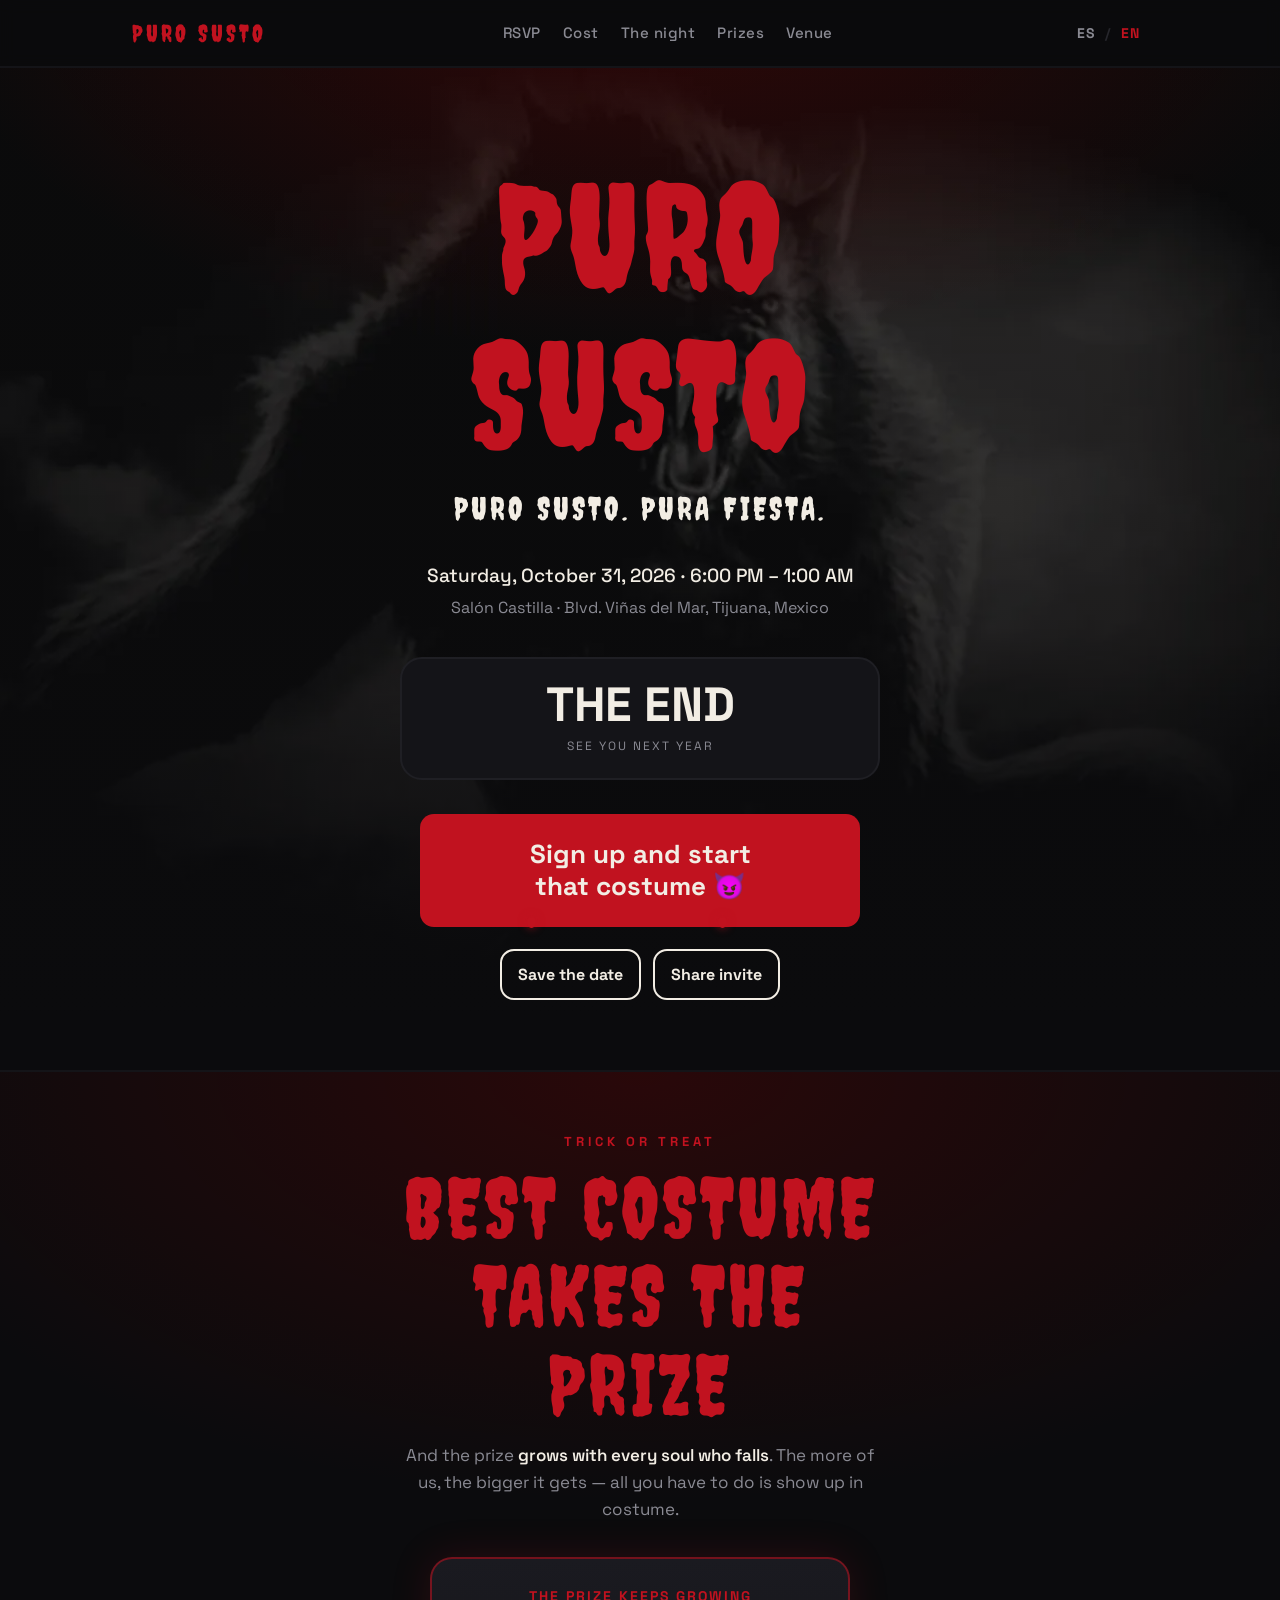
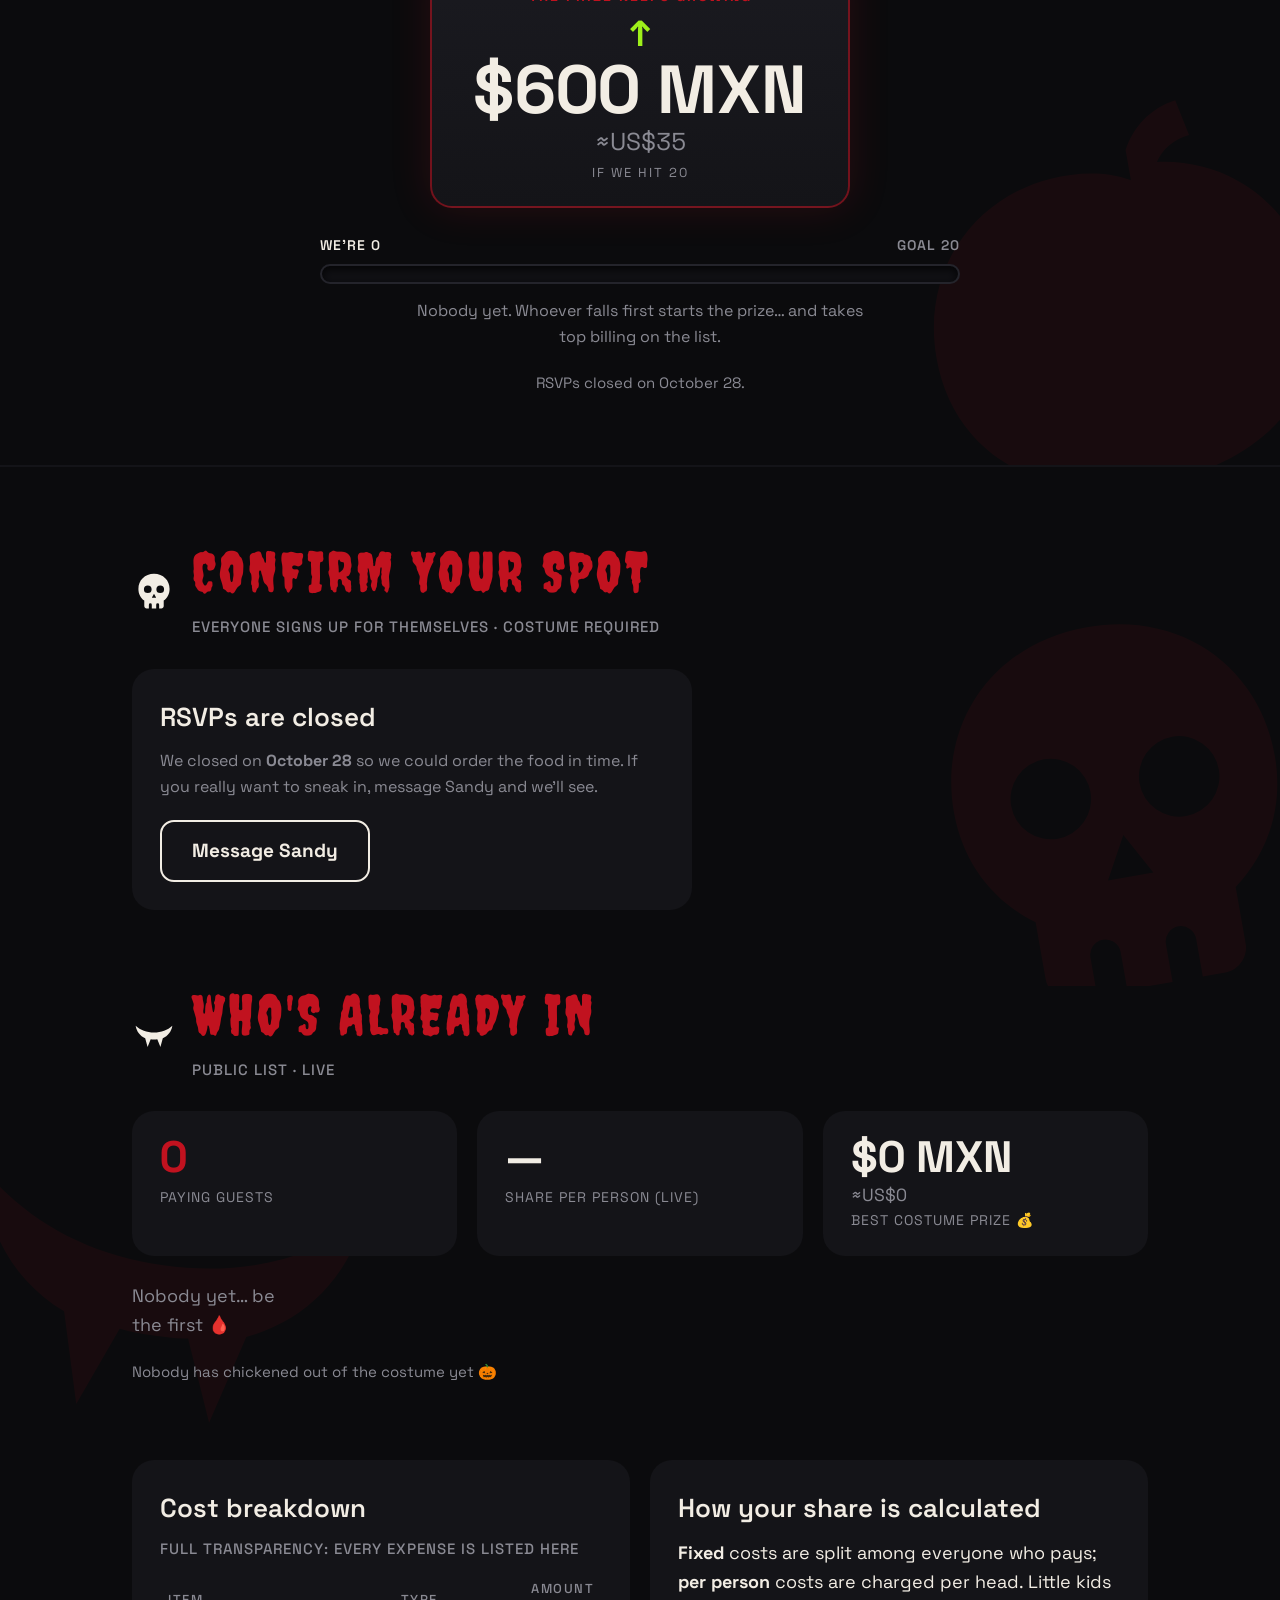
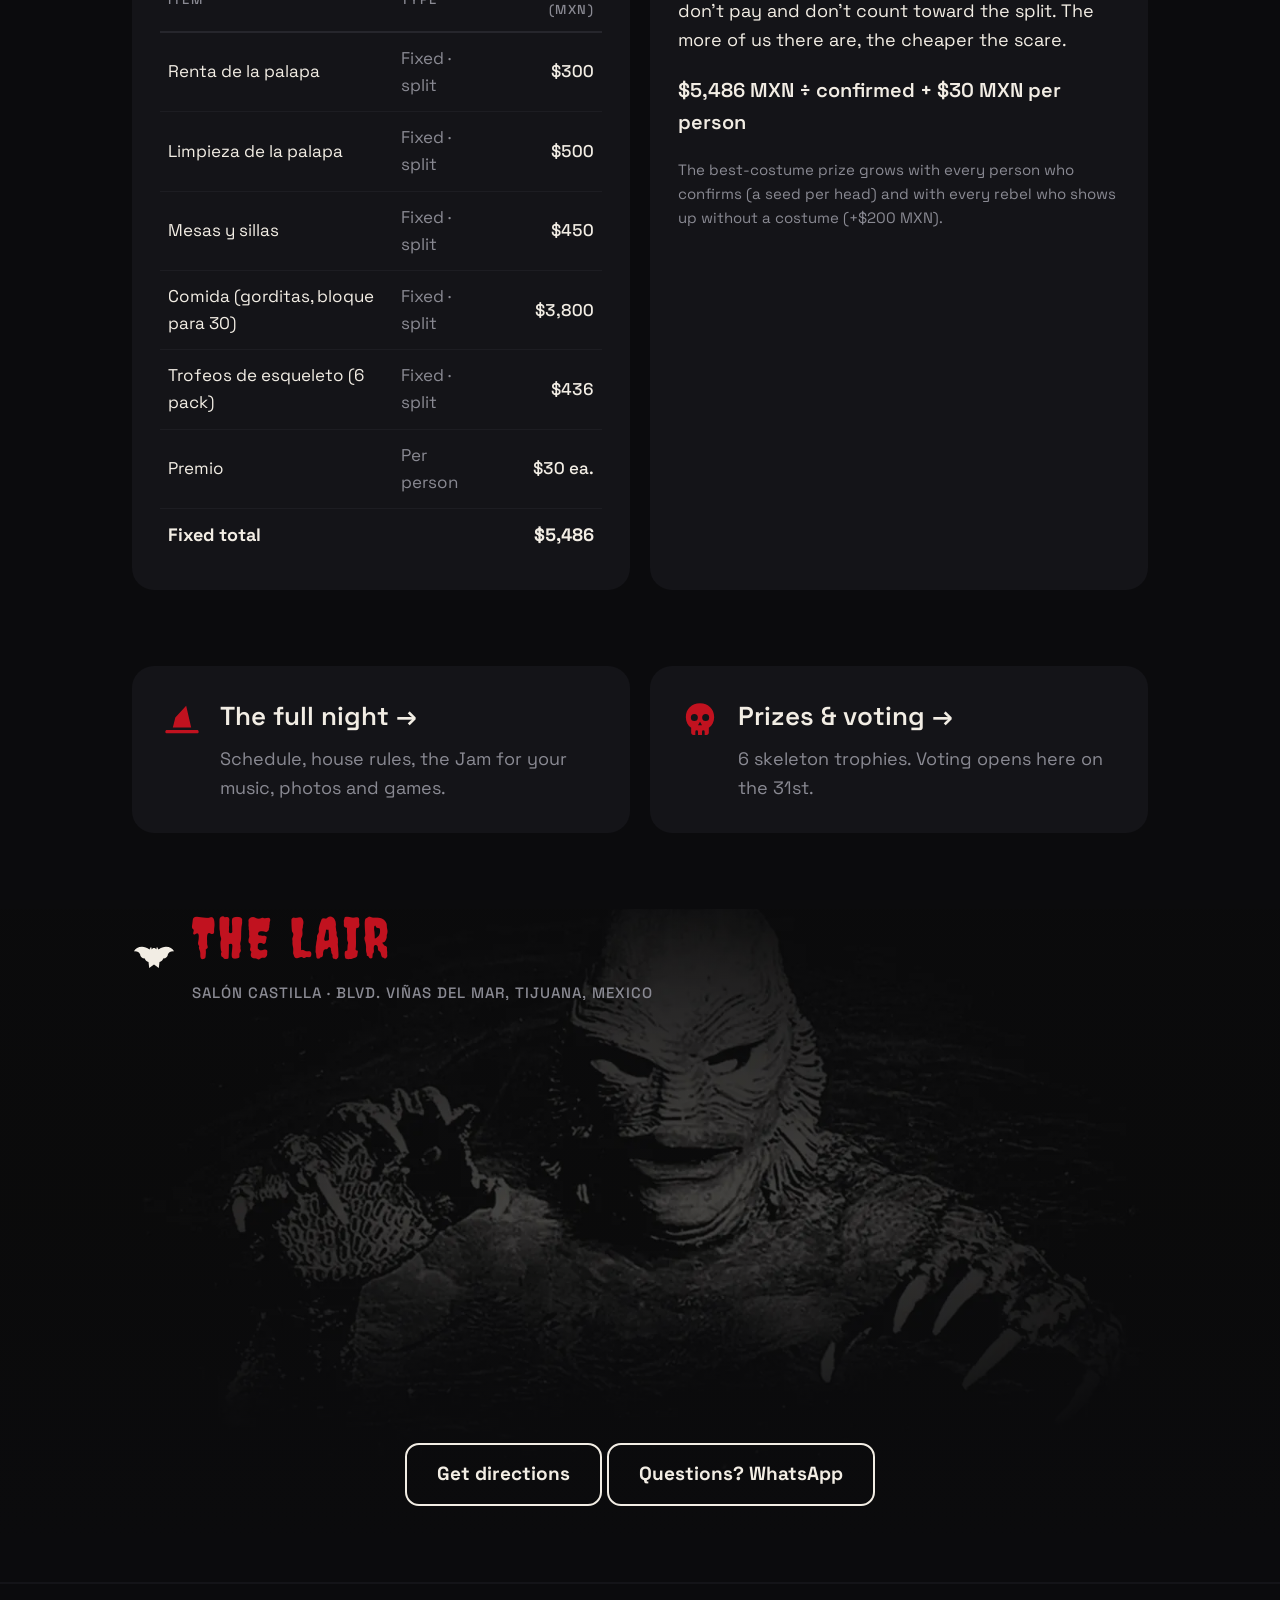
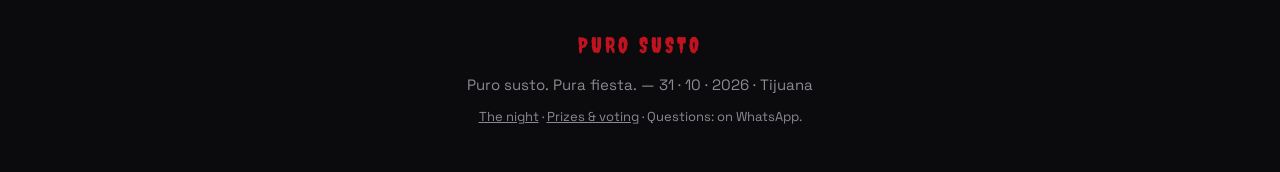
==== index.html @ 06a8ac58 "Tarjeta de WhatsApp con el encuadre nuevo y botones de servicio en ingles" ====
<!DOCTYPE html>
<html lang="es">
<head>
  <meta charset="UTF-8">
  <meta name="viewport" content="width=device-width, initial-scale=1.0">
  <title>PURO SUSTO — Halloween 2026 · 31 de octubre · Tijuana</title>
  <meta name="description" content="Puro susto. Pura fiesta. Sábado 31 de octubre 2026, 6 PM, Salón Castilla, Tijuana. El mejor disfraz se lleva el premio.">

  <!-- Open Graph: el og-image ES la invitación oficial -->
  <meta property="og:type" content="website">
  <meta property="og:title" content="PURO SUSTO — Halloween 2026">
  <meta property="og:description" content="Sábado 31 de octubre · 6 PM · Salón Castilla, Tijuana. El mejor disfraz se lleva el premio. Regístrate… si te atreves.">
  <meta property="og:url" content="https://puro-susto.pages.dev/">
  <meta property="og:image" content="https://puro-susto.pages.dev/og-image.png">
  <meta property="og:image:width" content="1200">
  <meta property="og:image:height" content="630">
  <meta property="og:locale" content="es_MX">
  <meta name="twitter:card" content="summary_large_image">
  <meta name="twitter:title" content="PURO SUSTO — Halloween 2026">
  <meta name="twitter:description" content="31 de octubre · Salón Castilla, Tijuana. El mejor disfraz se lleva el premio. Regístrate… si te atreves.">
  <meta name="twitter:image" content="https://puro-susto.pages.dev/og-image.png">

  <link rel="icon" type="image/svg+xml" href="favicon.svg">
  <link rel="preconnect" href="https://fonts.googleapis.com">
  <link rel="preconnect" href="https://fonts.gstatic.com" crossorigin>
  <link href="https://fonts.googleapis.com/css2?family=Creepster&family=Space+Grotesk:wght@300..700&display=swap" rel="stylesheet">
  <link rel="stylesheet" href="styles.css?v=12">
</head>
<body>

<!-- ==================== ICONOS (monstruos del brand) ==================== -->
<svg width="0" height="0" style="position:absolute" aria-hidden="true">
  <defs>
    <!-- Calavera -->
    <symbol id="i-calavera" viewBox="0 0 24 24">
      <path d="M12 2C7 2 3.5 5.6 3.5 10.3c0 2.8 1.3 5 3.2 6.4v3c0 .7.6 1.3 1.3 1.3h1.2v-2a.8.8 0 0 1 1.6 0v2h2.4v-2a.8.8 0 0 1 1.6 0v2H16c.7 0 1.3-.6 1.3-1.3v-3c1.9-1.4 3.2-3.6 3.2-6.4C20.5 5.6 17 2 12 2zM8.6 12.6a2.1 2.1 0 1 1 0-4.2 2.1 2.1 0 0 1 0 4.2zm6.8 0a2.1 2.1 0 1 1 0-4.2 2.1 2.1 0 0 1 0 4.2zM12 13l1.2 2.2h-2.4L12 13z"/>
    </symbol>
    <!-- Fantasma -->
    <symbol id="i-fantasma" viewBox="0 0 24 24">
      <path d="M12 2C7.6 2 4.5 5.4 4.5 9.8V21c0 .8.9 1.2 1.5.7l1.6-1.4 1.7 1.5c.4.3.9.3 1.3 0L12 20.4l1.4 1.4c.4.3.9.3 1.3 0l1.7-1.5 1.6 1.4c.6.5 1.5.1 1.5-.7V9.8C19.5 5.4 16.4 2 12 2zM9.3 10.6a1.4 1.4 0 1 1 0-2.8 1.4 1.4 0 0 1 0 2.8zm5.4 0a1.4 1.4 0 1 1 0-2.8 1.4 1.4 0 0 1 0 2.8zM12 15.2c-.9 0-1.6-.9-1.6-1.9h3.2c0 1-.7 1.9-1.6 1.9z"/>
    </symbol>
    <!-- Murciélago -->
    <symbol id="i-murcielago" viewBox="0 0 24 24">
      <path d="M12 6.5c.5 0 1 .3 1.2.8l.4-1.5.9 1.6c3.2-2.6 7.3-1.5 8.5 1-1.7-.2-2.9.4-3.4 1.6-.1 1.4-1.1 2.3-2.6 2.3-.2 1-1 1.7-2 1.9l-.4 3.3-2.6-2-2.6 2-.4-3.3c-1-.2-1.8-.9-2-1.9-1.5 0-2.5-.9-2.6-2.3C3.9 8.8 2.7 8.2 1 8.4c1.2-2.5 5.3-3.6 8.5-1l.9-1.6.4 1.5c.2-.5.7-.8 1.2-.8z"/>
    </symbol>
    <!-- Calabaza -->
    <symbol id="i-calabaza" viewBox="0 0 24 24">
      <path d="M13.6 4.6c.6-1.1 1.6-1.9 3-2.1l.4 1.9c-.9.1-1.5.5-1.9 1.1 3.9.5 6.9 3.7 6.9 8.1 0 4.8-3.6 8.4-10 8.4S2 18.4 2 13.6C2 9 5.3 5.7 9.5 5.4c1.4-.1 2.9.1 4.1.8V4.6h0zM7.6 12.9l3-1.6-1.2 2.7-1.8-1.1zm8.8 0-1.8 1.1-1.2-2.7 3 1.6zm-8.2 4.2c2.5 1.4 5.1 1.4 7.6 0l-1.1 2.1h-1.5l-.7-1-.7 1h-1.5l-.7-1-.7 1-.7-2.1z"/>
    </symbol>
    <!-- Vampiro (colmillos) -->
    <symbol id="i-vampiro" viewBox="0 0 24 24">
      <path d="M2 7c2.6 2.4 6 3.7 10 3.7S19.4 9.4 22 7c-.5 3.2-2.4 5.6-5.2 6.8l-1.3 4.7-1.7-4.2c-.6.1-1.2.1-1.8.1s-1.2 0-1.8-.1l-1.7 4.2-1.3-4.7C4.4 12.6 2.5 10.2 2 7z"/>
    </symbol>
    <!-- Bruja (sombrero) -->
    <symbol id="i-bruja" viewBox="0 0 24 24">
      <path d="M14.5 3.5 8 10.5l-1.5 6h11L14.5 3.5zM3 18h18c.6 0 1 .4 1 1s-.4 1-1 1H3c-.6 0-1-.4-1-1s.4-1 1-1z"/>
    </symbol>
    <!-- Frankenstein -->
    <symbol id="i-franky" viewBox="0 0 24 24">
      <path fill-rule="evenodd" d="M5 3h14v4h2v2.4h-2v6.1A4.5 4.5 0 0 1 14.5 20h-5A4.5 4.5 0 0 1 5 15.5V9.4H3V7h2V3zm2.2 2v2h1.9V5H7.2zm3.9 0v2h1.8V5h-1.8zm3.7 0v2h1.9V5h-1.9zM8.3 13a1.7 1.7 0 1 0 0-3.4 1.7 1.7 0 0 0 0 3.4zm7.4 0a1.7 1.7 0 1 0 0-3.4 1.7 1.7 0 0 0 0 3.4zM9 15.4h6V17H9v-1.6z"/>
    </symbol>
    <!-- Casa embrujada -->
    <symbol id="i-casa" viewBox="0 0 24 24">
      <path fill-rule="evenodd" d="M2 21v-7.5h2.5V9.8L8 6.5l3.5 3.3v1.7h1V5.8L16 3l3.5 2.8v7.7H22V21H2zm8.3 0h3.4v-3.2a1.7 1.7 0 0 0-3.4 0V21zM7 13.8a1.2 1.2 0 1 0 0-2.4 1.2 1.2 0 0 0 0 2.4zm9.5-4a1.2 1.2 0 1 0 0-2.4 1.2 1.2 0 0 0 0 2.4z"/>
    </symbol>
    <!-- Candado (votación dormida) -->
    <symbol id="i-candado" viewBox="0 0 24 24">
      <path d="M12 2a5 5 0 0 0-5 5v3H6c-1.1 0-2 .9-2 2v8c0 1.1.9 2 2 2h12c1.1 0 2-.9 2-2v-8c0-1.1-.9-2-2-2h-1V7a5 5 0 0 0-5-5zm-3 5a3 3 0 0 1 6 0v3H9V7zm3 7a1.8 1.8 0 0 1 1 3.3V19a1 1 0 0 1-2 0v-1.7a1.8 1.8 0 0 1 1-3.3z"/>
    </symbol>
  </defs>
</svg>

<header class="nav">
  <div class="nav-inner">
    <a class="nav-logo" href="#top">Puro Susto</a>
    <nav class="links">
      <a href="#asistencia" data-i18n="nav.confirmar">Confirmar</a>
      <a href="#cuota" data-i18n="nav.cuota">Cuota</a>
      <a href="la-noche.html" data-i18n="nav.noche">La noche</a>
      <a href="premios.html" data-i18n="nav.premios">Premios</a>
      <a href="#lugar" data-i18n="nav.lugar">Lugar</a>
    </nav>
  </div>
</header>

<!-- ==================== HERO ==================== -->
<main id="top">
<section class="hero">
  <h1>Puro<br>Susto</h1>
  <div class="tagline">Puro susto. Pura fiesta.</div>
  <div class="meta">
    <span data-i18n="hero.meta">Sábado 31 de octubre 2026 · 6:00 PM – 1:00 AM</span>
    <span class="niebla" data-i18n="hero.lugar">Salón Castilla · Blvd. Viñas del Mar, Tijuana</span>
  </div>

  <div class="countdown" id="countdown" aria-label="Cuenta regresiva">
    <div class="count-cell"><b id="cd-d">—</b><span data-i18n="cd.dias">días</span></div>
    <div class="count-cell"><b id="cd-h">—</b><span data-i18n="cd.horas">horas</span></div>
    <div class="count-cell"><b id="cd-m">—</b><span data-i18n="cd.min">min</span></div>
    <div class="count-cell"><b id="cd-s">—</b><span data-i18n="cd.seg">seg</span></div>
  </div>

  <!-- El botón principal es lo primero que ve quien entra: tiene que pesar
       mucho más que los otros dos. Antes los tres eran del mismo tamaño y el
       ojo no sabía cuál era EL botón. Ahora manda uno y los otros dos bajan
       a una segunda fila, chiquitos. -->
  <div class="cta-row">
    <a class="btn btn-rojo btn-gigante" href="#asistencia" data-i18n="hero.cta">Regístrate y prepara tu disfraz 😈</a>
    <div class="cta-secundarias">
      <a class="btn btn-fantasma btn-chico" href="#" id="btn-calendario" data-i18n="hero.agendar">Agendar</a>
      <a class="btn btn-fantasma btn-chico" href="#" id="btn-compartir" data-i18n="hero.compartir">Pasar la invitación</a>
    </div>
  </div>
</section>

<!-- ==================== EL GANCHO ====================
     Va pegado al hero, antes que cualquier otra cosa: es el primer bloque
     que ve quien entra.

     La primera versión vendía el ahorro ("entre más seamos, menos pagas").
     Estaba mal calibrada: a este grupo no le duele la cuota, y hablarles de
     dinero hacía sonar la fiesta a vaquita. Lo que sí mueve es la gloria —
     ganar el concurso — y un premio que se acumula con cada quien que cae.
     La cuota sigue a la vista, pero en chico: la gente tiene derecho a saber
     a qué le dice que sí, solo que ya no es el argumento. -->
<section id="gancho" class="gancho">
  <svg class="monster-bg" viewBox="0 0 24 24" aria-hidden="true"><use href="#i-calabaza"/></svg>
  <div class="wrap">
    <span class="gancho-kicker" data-i18n="gancho.kicker">Truco o trato</span>
    <h2 class="gancho-titulo" data-i18n="gancho.titulo">El mejor disfraz se lleva el premio</h2>
    <p class="gancho-sub" data-i18n-html="gancho.sub"></p>

    <div class="gancho-premio">
      <span class="gancho-premio-label" data-i18n="gancho.premioLabel">El premio se acumula</span>
      <span class="gancho-flecha" aria-hidden="true">↑</span>
      <b class="gancho-monto" id="gancho-premio">—</b>
      <span class="gancho-premio-pie" id="gancho-premio-pie"></span>
    </div>

    <div class="gancho-barra-bloque">
      <div class="gancho-barra-etiquetas">
        <span id="gancho-somos">—</span>
        <span class="niebla" id="gancho-meta">—</span>
      </div>
      <!-- La barra es sangre llenándose: gotea en la punta que avanza -->
      <div class="gancho-barra" role="progressbar" aria-valuemin="0" aria-valuemax="100" aria-valuenow="0" id="gancho-barra">
        <div class="gancho-barra-relleno sin-sangre" id="gancho-barra-relleno"></div>
      </div>
      <p class="gancho-proyeccion" id="gancho-proyeccion"></p>
    </div>

    <div class="gancho-cierre" id="gancho-cierre"></div>

    <a class="btn btn-rojo btn-gigante" href="#asistencia" id="gancho-cta" data-i18n="gancho.cta">Regístrate y prepara tu disfraz 😈</a>
  </div>
</section>

<!-- ==================== RSVP ==================== -->
<section id="asistencia">
  <svg class="monster-bg" viewBox="0 0 24 24" aria-hidden="true"><use href="#i-calavera"/></svg>
  <div class="wrap">
    <div class="section-head">
      <svg><use href="#i-calavera"/></svg>
      <div>
        <h2 data-i18n="rsvp.titulo">Confirma tu asistencia</h2>
        <span class="caption" data-i18n="rsvp.caption">Disfraz obligatorio · acompañantes pagan cuota completa · el pago se coordina por WhatsApp</span>
      </div>
    </div>

    <div class="card" style="max-width: 560px;">
      <!-- Una fila = una persona que paga. Se quitó el selector de
           acompañantes: de ahí nacían los duplicados (alguien se registraba
           y además lo registraba otro como acompañante). -->
      <p class="aviso-solo-tu" data-i18n-html="rsvp.soloTu"></p>

      <form id="form-rsvp">
        <label for="f-nombre" data-i18n="rsvp.nombre">Tu nombre completo</label>
        <input type="text" id="f-nombre" data-i18n-ph="rsvp.nombre.ph" placeholder="Tu nombre, si te atreves…" required maxlength="60" autocomplete="name">
        <!-- app.js avisa aquí si ese nombre ya está en la lista en vivo -->
        <p class="aviso-dup hidden" id="aviso-dup" role="status"></p>

        <label for="f-whats" data-i18n="rsvp.whats">Tu WhatsApp (no se publica)</label>
        <input type="tel" id="f-whats" data-i18n-ph="rsvp.whats.ph" placeholder="664 123 4567" required maxlength="20" autocomplete="tel">

        <label for="f-disfraz" data-i18n="rsvp.disfraz">¿Vas disfrazado/a?</label>
        <select id="f-disfraz">
          <option value="0" selected data-i18n="rsvp.disfraz.si">Sí, obvio 🎃</option>
          <option value="1" data-i18n="rsvp.disfraz.no">No — le meto $200 MXN al premio 😈</option>
        </select>

        <!-- Los peques van escondidos a propósito: el camino fácil es
             registrarse solo. Quien de verdad trae niños da un clic extra. -->
        <button type="button" class="link-peques" id="btn-peques" data-i18n="rsvp.peques.abrir">+ Traigo peques que no pagan</button>

        <div id="peques-box" class="hidden peques-box">
          <p class="niebla" style="font-size:14px;" data-i18n-html="rsvp.peques.nota"></p>
          <label for="f-peques" data-i18n="rsvp.peques.cuantos">¿Cuántos peques traes?</label>
          <select id="f-peques">
            <option value="0" selected>0</option>
            <option value="1">1 peque</option>
            <option value="2">2 peques</option>
            <option value="3">3 peques</option>
            <option value="4">4 peques</option>
          </select>
          <!-- app.js genera un campo por peque según el número elegido -->
          <div id="peques-nombres-box"></div>
        </div>

        <p class="niebla" style="font-size:14px; margin-top:14px;" data-i18n-html="rsvp.bebidas"></p>

        <div class="mt-2">
          <button type="submit" class="btn btn-rojo" id="btn-rsvp" data-i18n="rsvp.boton">¡Voy!</button>
        </div>
        <div class="form-msg" id="rsvp-msg" role="status"></div>
      </form>

      <!-- Se muestra en lugar del formulario a partir del 29 de octubre -->
      <div class="hidden" id="rsvp-cerrado">
        <h3 data-i18n="rsvp.cerradoTitulo">El registro cerró</h3>
        <p class="niebla mt-1" style="font-size:16px;" data-i18n-html="rsvp.cerradoCuerpo"></p>
        <a class="btn btn-fantasma mt-2" id="btn-tarde" href="#" target="_blank" rel="noopener" data-i18n="rsvp.cerradoBoton">Escribirle a Sandy</a>
      </div>
    </div>
  </div>
</section>

<!-- Modal de confirmación: app.js lo llena y lo abre al confirmar -->
<div class="modal-fondo hidden" id="modal-rsvp" role="dialog" aria-modal="true" aria-labelledby="modal-titulo">
  <div class="modal-panel">
    <button type="button" class="modal-cerrar" id="modal-cerrar" data-i18n-title="modal.cerrar" aria-label="Cerrar">&times;</button>
    <h2 id="modal-titulo"></h2>
    <div id="modal-cuerpo"></div>
  </div>
</div>

<!-- ==================== CONFIRMADOS + CUOTA ==================== -->
<section id="confirmados" style="padding-top: 0;">
  <svg class="monster-bg left" viewBox="0 0 24 24" aria-hidden="true"><use href="#i-vampiro"/></svg>
  <div class="wrap">
    <div class="section-head">
      <svg><use href="#i-vampiro"/></svg>
      <div>
        <h2 data-i18n="conf.titulo">Los que ya cayeron</h2>
        <span class="caption" id="ultima-actualizacion" data-i18n="conf.caption">Lista pública · en vivo</span>
      </div>
    </div>

    <div class="stats-row">
      <div class="stat stat-rojo"><b id="stat-personas">—</b><span data-i18n="conf.personas">personas que pagan</span></div>
      <div class="stat"><b id="stat-cuota">—</b><span data-i18n="conf.cuota">cuota por persona (en vivo)</span></div>
      <div class="stat"><b id="stat-bote">—</b><span data-i18n="conf.bote">premio al mejor disfraz 💰</span></div>
    </div>

    <!-- Lápidas: una por persona. app.js las arma y les asigna monstruo. -->
    <div class="lista-confirmados" id="lista-confirmados">
      <span class="niebla" data-i18n="conf.cargando">Cargando la lista…</span>
    </div>

    <p class="lista-pie niebla" id="lista-pie"></p>
  </div>
</section>

<section id="cuota" style="padding-top: 0;">
  <div class="wrap">
    <div class="grid-2">
      <div class="card">
        <h3 data-i18n="gastos.titulo">Desglose de gastos</h3>
        <p class="caption" data-i18n="gastos.caption">Transparencia total: todo gasto aparece aquí</p>
        <table class="gastos">
          <thead><tr><th data-i18n="gastos.concepto">Concepto</th><th data-i18n="gastos.tipo">Tipo</th><th style="text-align:right" data-i18n="gastos.monto">Monto</th></tr></thead>
          <tbody id="tabla-gastos">
            <tr><td class="niebla" colspan="3" data-i18n="gastos.cargando">Cargando gastos…</td></tr>
          </tbody>
        </table>
      </div>
      <div class="card">
        <h3 data-i18n="cuota.titulo">¿Cómo se calcula tu cuota?</h3>
        <p class="mt-1" data-i18n-html="cuota.explica"></p>
        <p class="mt-2" id="cuota-formula" style="font-size: 20px; font-weight: 600;"></p>
        <p class="mt-2 niebla" style="font-size: 15px;" data-i18n-html="cuota.nota"></p>
      </div>
    </div>
  </div>
</section>

<!-- ==================== EXPLORA ==================== -->
<section id="explora" style="padding-top: 0;">
  <div class="wrap">
    <div class="grid-2">
      <a class="card card-link" href="la-noche.html">
        <svg><use href="#i-bruja"/></svg>
        <div><h3 data-i18n="explora.noche">La noche completa →</h3><p class="niebla" data-i18n="explora.nocheDesc"></p></div>
      </a>
      <a class="card card-link" href="premios.html">
        <svg><use href="#i-calavera"/></svg>
        <div><h3 data-i18n="explora.premios">Premios y votación →</h3><p class="niebla" data-i18n="explora.premiosDesc"></p></div>
      </a>
    </div>
  </div>
</section>

<!-- ==================== LUGAR ==================== -->
<section id="lugar" style="padding-top: 0;">
  <div class="wrap">
    <div class="section-head">
      <svg><use href="#i-murcielago"/></svg>
      <div>
        <h2 data-i18n="lugar.titulo">La guarida</h2>
        <span class="caption" data-i18n="lugar.caption">Salón Castilla · Blvd. Viñas del Mar, Tijuana</span>
      </div>
    </div>
    <iframe class="mapa-frame" id="mapa"
      src="https://www.google.com/maps?q=Sal%C3%B3n%20Castilla%2C%20Blvd.%20Vi%C3%B1as%20del%20Mar%2C%20Tijuana&output=embed"
      loading="lazy" referrerpolicy="no-referrer-when-downgrade"
      title="Mapa al Salón Castilla"></iframe>
    <div class="mt-2 center">
      <a class="btn btn-fantasma" href="https://www.google.com/maps/search/?api=1&query=Sal%C3%B3n+Castilla%2C+Blvd.+Vi%C3%B1as+del+Mar%2C+Tijuana" target="_blank" rel="noopener" data-i18n="lugar.comoLlegar">Cómo llegar</a>
      <a class="btn btn-fantasma" id="btn-dudas" href="#" target="_blank" rel="noopener" data-i18n="lugar.dudas">¿Dudas? WhatsApp</a>
    </div>
  </div>
</section>
</main>

<footer>
  <div class="logo-line">Puro Susto</div>
  <p>Puro susto. Pura fiesta. — 31 · 10 · 2026 · Tijuana</p>
  <p style="font-size: 13px;" data-i18n-html="pie.links"></p>
</footer>

<script src="i18n.js?v=5"></script>
<script src="app.js?v=15"></script>
</body>
</html>
---- styles.css ----
/* ============================================================
   PURO SUSTO — Halloween 2026
   Design system según Brand Guidelines v1.0
   ============================================================ */

:root {
  /* Paleta principal */
  --negro-abismo: #0B0B0D;
  --carbon: #141418;
  --rojo-sangre: #C1121F;
  --sangre-seca: #780000;
  --hueso: #F2EDE4;
  --niebla: #8A8A93;
  --verde-toxico: #9EF01A;

  /* Tipografía */
  --font-display: 'Creepster', cursive;
  --font-ui: 'Space Grotesk', sans-serif;

  /* Radios (brand: 14px botones · 18–28px tarjetas · 999px chips) */
  --r-btn: 14px;
  --r-card: 22px;
  --r-chip: 999px;
}

* { margin: 0; padding: 0; box-sizing: border-box; }

html { scroll-behavior: smooth; }

/* El header es sticky: sin esto, al saltar a una sección por ancla el
   título queda tapado por la barra. */
section[id], main[id] { scroll-margin-top: 76px; }

body {
  background: var(--negro-abismo);
  color: var(--hueso);
  font-family: var(--font-ui);
  font-size: 18px;
  line-height: 1.6;
  -webkit-font-smoothing: antialiased;
}

/* ---------- Tipografía ---------- */
h1, h2 {
  font-family: var(--font-display);
  font-weight: 400;
  text-transform: uppercase;
  letter-spacing: 3px;
  line-height: 1.05;
}

h1 { font-size: clamp(64px, 14vw, 150px); color: var(--rojo-sangre); }

h2 {
  font-size: clamp(34px, 6vw, 56px);
  color: var(--rojo-sangre);
  margin-bottom: 10px;
}

h3 {
  font-family: var(--font-ui);
  font-weight: 600;
  font-size: 26px;
  color: var(--hueso);
  margin-bottom: 8px;
}

p { color: var(--hueso); }

.caption {
  font-weight: 500;
  font-size: 15px;
  letter-spacing: 1px;
  text-transform: uppercase;
  color: var(--niebla);
}

.niebla { color: var(--niebla); }

a { color: var(--hueso); }

/* ---------- Layout ---------- */
.wrap { max-width: 1060px; margin: 0 auto; padding: 0 22px; }

section { padding: 76px 0; position: relative; overflow: hidden; }
section > .wrap { position: relative; z-index: 1; }

/* Monstruos de fondo — decoración, nunca estorban (brand 5.1) */
.monster-bg {
  position: absolute; z-index: 0; pointer-events: none;
  width: clamp(280px, 38vw, 460px); height: auto;
  fill: var(--rojo-sangre); opacity: 0.07;
  bottom: -60px; right: -70px;
  transform: rotate(-10deg);
}
.monster-bg.left {
  right: auto; left: -70px;
  transform: rotate(8deg) scaleX(-1);
}

/* Mini-hero de páginas secundarias */
.hero-mini {
  text-align: center;
  padding: 100px 22px 30px;
  background: radial-gradient(ellipse 80% 70% at 50% -20%, rgba(120, 0, 0, 0.3), transparent 70%), var(--negro-abismo);
}
.hero-mini .caption { display: block; margin-top: 8px; }

/* Tarjetas-link a otras páginas */
a.card-link {
  display: flex; gap: 18px; align-items: flex-start;
  text-decoration: none;
  border: 2px solid transparent;
  transition: border-color 0.15s ease;
}
a.card-link:hover { border-color: var(--rojo-sangre); }
a.card-link svg { width: 40px; height: 40px; fill: var(--rojo-sangre); flex: 0 0 auto; margin-top: 4px; }
a.card-link p { margin-top: 4px; }

footer a { color: var(--niebla); }

.section-head { display: flex; align-items: center; gap: 16px; margin-bottom: 28px; }
.section-head svg { width: 44px; height: 44px; flex: 0 0 auto; fill: var(--hueso); }
.section-head .kicker { display: block; }

/* ---------- Header ---------- */
header.nav {
  position: sticky; top: 0; z-index: 50;
  background: rgba(11, 11, 13, 0.92);
  backdrop-filter: blur(8px);
  border-bottom: 2px solid var(--carbon);
}
.nav-inner {
  display: flex; align-items: center; justify-content: space-between;
  padding: 14px 22px; max-width: 1060px; margin: 0 auto;
}
.nav-logo {
  font-family: var(--font-display);
  font-size: 24px; letter-spacing: 3px;
  color: var(--rojo-sangre); text-decoration: none; text-transform: uppercase;
}
nav.links { display: flex; gap: 22px; flex-wrap: wrap; }
nav.links a {
  color: var(--niebla); text-decoration: none;
  font-size: 15px; font-weight: 500; letter-spacing: 0.5px;
}
nav.links a:hover { color: var(--hueso); }
@media (max-width: 720px) { nav.links { display: none; } }

/* ---------- Hero ---------- */
.hero {
  min-height: 92vh;
  display: flex; flex-direction: column; justify-content: center; align-items: center;
  text-align: center; padding: 90px 22px 70px;
  position: relative; overflow: hidden;
  background:
    radial-gradient(ellipse 80% 55% at 50% -10%, rgba(120, 0, 0, 0.35), transparent 70%),
    linear-gradient(rgba(11, 11, 13, 0.30), rgba(11, 11, 13, 0.55) 55%, var(--negro-abismo) 96%),
    var(--negro-abismo) url('images/fondo-lobo.webp') center 30% / cover no-repeat;
}

/* Escenografía B/N: fotos fundidas a negro, el contenido siempre encima */
#votacion {
  background:
    linear-gradient(rgba(11, 11, 13, 0.55), rgba(11, 11, 13, 0.35) 45%, var(--negro-abismo) 94%),
    var(--negro-abismo) url('images/fondo-payaso.webp') center 20% / cover no-repeat;
}
#lugar {
  background:
    linear-gradient(rgba(11, 11, 13, 0.55), rgba(11, 11, 13, 0.30) 45%, var(--negro-abismo) 94%),
    var(--negro-abismo) url('images/fondo-laguna.webp') center 35% / cover no-repeat;
}
.hero h1 { display: block; }
.hero .tagline {
  font-family: var(--font-display);
  font-size: clamp(20px, 3.4vw, 32px);
  letter-spacing: 3px; color: var(--hueso);
  margin-top: 10px; text-transform: uppercase;
}
.hero .meta {
  margin-top: 26px; font-size: 19px; color: var(--hueso); font-weight: 500;
}
.hero .meta .niebla { display: block; font-size: 16px; margin-top: 4px; font-weight: 400; }

/* Countdown — barra única de 4 segmentos, nunca se rompe de fila */
.countdown {
  display: grid;
  grid-template-columns: repeat(4, 1fr);
  width: min(480px, calc(100% - 8px));
  margin-top: 36px;
  background: var(--carbon);
  border: 2px solid #1f1f24;
  border-radius: var(--r-card);
  overflow: hidden;
}
.count-cell { padding: 20px 6px 16px; }
.count-cell + .count-cell { border-left: 2px solid #1f1f24; }
.count-cell b {
  display: block;
  font-size: clamp(32px, 9vw, 48px);
  font-weight: 700; line-height: 1;
  color: var(--hueso); font-variant-numeric: tabular-nums;
}
.count-cell span {
  display: block; margin-top: 8px; font-size: 12px; letter-spacing: 2px;
  text-transform: uppercase; color: var(--niebla);
}

/* Jerarquía del hero: UN botón manda y los otros dos son de servicio.
   Antes los tres pesaban igual y el ojo no sabía cuál era EL botón. */
.hero .cta-row {
  margin-top: 34px;
  display: flex; flex-direction: column; align-items: center; gap: 22px;
  width: 100%;
}
.hero .cta-row .btn-gigante { margin-top: 0; width: 100%; max-width: 440px; }
.cta-secundarias { display: flex; gap: 12px; flex-wrap: wrap; justify-content: center; }

/* En celular el hero ocupaba casi toda la pantalla y "El trato" quedaba
   entero abajo del doblez: la gente entraba, veía la portada y se salía.
   Bajándolo un poco, el kicker rojo asoma y pide scroll. */
/* En celular el hero se comía la pantalla y el botón principal caía justo
   en el filo del doblez (medido: bajaba hasta 699px con ~660 visibles en un
   iPhone). Todo lo de arriba se aprieta para subirlo. */
@media (max-width: 720px) {
  .hero { min-height: 74vh; padding: 64px 22px 40px; }
  .hero h1 { font-size: clamp(54px, 13vw, 96px); }
  .hero .meta { margin-top: 18px; font-size: 17px; }
  .hero .meta .niebla { font-size: 15px; }
  .countdown { margin-top: 22px; }
  .count-cell { padding: 13px 4px 11px; }
  .count-cell b { font-size: clamp(26px, 7.5vw, 40px); }
  .count-cell span { margin-top: 5px; font-size: 11px; letter-spacing: 1.5px; }
  .hero .cta-row { margin-top: 24px; gap: 20px; }
}

/* ---------- EL GANCHO ----------
   El problema real era que la gente entraba y no se inmutaba. Este bloque
   va pegado al hero y dice lo único que de verdad mueve a este grupo:
   el mejor disfraz se lleva el premio, y el premio se acumula con cada
   quien que cae. La cuota vive abajo, en chico. */
.gancho {
  padding: 60px 0 70px;
  text-align: center;
  background:
    radial-gradient(ellipse 90% 60% at 50% 0%, rgba(120, 0, 0, 0.28), transparent 72%),
    var(--negro-abismo);
  border-top: 2px solid var(--carbon);
  border-bottom: 2px solid var(--carbon);
}
.gancho-kicker {
  display: block;
  font-size: 13px; font-weight: 700; letter-spacing: 4px;
  text-transform: uppercase; color: var(--rojo-sangre);
  margin-bottom: 10px;
}
/* Letras gigantes de verdad: hasta 84px en escritorio. */
.gancho-titulo {
  font-size: clamp(40px, 9vw, 84px);
  margin: 0 auto 14px;
  max-width: 14ch;
}
.gancho-sub {
  max-width: 44ch; margin: 0 auto;
  font-size: 17px; color: var(--niebla);
}
.gancho-sub b { color: var(--hueso); font-weight: 600; }

/* UN solo recuadro: el premio. Antes eran dos (cuota y premio) y el dinero
   se comía la mitad del bloque más importante del sitio. */
.gancho-premio {
  max-width: 420px;
  margin: 34px auto 0;
  padding: 26px 20px 22px;
  background: linear-gradient(180deg, #1a1a20, var(--carbon));
  border: 2px solid rgba(193, 18, 31, 0.55);
  border-radius: var(--r-card);
  box-shadow: 0 0 40px rgba(193, 18, 31, 0.16);
}
.gancho-premio-label {
  display: block;
  font-size: 14px; letter-spacing: 2px; text-transform: uppercase;
  font-weight: 700; color: var(--rojo-sangre);
}

/* La flecha late para que el ojo la agarre sin leer nada. */
.gancho-flecha {
  display: block; line-height: 1;
  font-size: 36px; font-weight: 700; margin: 8px 0 2px;
  color: var(--verde-toxico);
  animation: latir-arriba 1.8s ease-in-out infinite;
}
@keyframes latir-arriba { 0%,100% { transform: translateY(0); opacity: .75; } 50% { transform: translateY(-7px); opacity: 1; } }

.gancho-monto {
  display: block;
  font-size: clamp(42px, 11vw, 68px);
  font-weight: 700; line-height: 1.05;
  color: var(--hueso); font-variant-numeric: tabular-nums;
  overflow-wrap: anywhere;   /* "$1,128 MXN" nunca debe desbordar el recuadro */
}
/* Igual que en los tiles: el ≈US$ va abajo y chico, nunca en línea. */
.gancho-monto small {
  display: block; margin-top: 4px;
  font-size: 0.36em; font-weight: 400; letter-spacing: 0;
  color: var(--niebla);
}
.gancho-premio-pie {
  display: block; margin-top: 8px;
  font-size: 13px; letter-spacing: 2px; text-transform: uppercase;
  color: var(--niebla);
}

.gancho-barra-bloque { max-width: 640px; margin: 26px auto 0; }
.gancho-barra-etiquetas {
  display: flex; justify-content: space-between;
  font-size: 14px; font-weight: 600; letter-spacing: 1px;
  text-transform: uppercase; margin-bottom: 8px;
}
/* La barra es sangre llenándose, no un progreso genérico: degradado de
   rojo vivo arriba a sangre seca abajo, brillo húmedo en el borde superior,
   y una gota que escurre de la punta que avanza. Puro CSS. */
.gancho-barra {
  position: relative;          /* overflow visible: la gota escurre hacia abajo */
  height: 20px;
  background: #101014;
  border: 2px solid #24242b;
  border-radius: var(--r-chip);
  box-shadow: inset 0 3px 8px rgba(0, 0, 0, 0.75);
}
.gancho-barra-relleno {
  position: relative;
  height: 100%; width: 0;
  border-radius: var(--r-chip);
  background: linear-gradient(180deg, #E8202F 0%, var(--rojo-sangre) 42%, var(--sangre-seca) 100%);
  box-shadow:
    inset 0 2px 0 rgba(255, 255, 255, 0.25),
    0 0 14px rgba(193, 18, 31, 0.5);
  transition: width 1s cubic-bezier(0.22, 1, 0.36, 1);
}
/* La gota de la punta */
.gancho-barra-relleno::after {
  content: '';
  position: absolute; right: -4px; top: 55%;
  width: 10px; height: 10px;
  background: var(--rojo-sangre);
  /* Forma de gota: ancha abajo, puntiaguda arriba */
  border-radius: 50% 50% 50% 50% / 65% 65% 35% 35%;
  box-shadow: 0 0 8px rgba(193, 18, 31, 0.7);
  animation: escurrir 3.4s ease-in infinite;
}
/* Con la lista vacía no hay barra: la gota estaría goteando de la nada. */
.gancho-barra-relleno.sin-sangre::after { display: none; }

@keyframes escurrir {
  0%   { transform: translateY(0) scale(0.5);  opacity: 0; }
  20%  { transform: translateY(3px) scale(1);  opacity: 1; }
  75%  { transform: translateY(20px) scale(0.9); opacity: 0.9; }
  100% { transform: translateY(32px) scale(0.4); opacity: 0; }
}

.gancho-proyeccion {
  margin-top: 14px; font-size: 16px; color: var(--niebla);
  max-width: 46ch; margin-left: auto; margin-right: auto;
}
.gancho-proyeccion b { color: var(--hueso); font-weight: 700; }

.gancho-cierre {
  margin: 22px auto 0; max-width: 46ch;
  font-size: 15px; color: var(--niebla);
}
.gancho-cierre b { color: var(--hueso); }
.gancho-cierre.urgente { color: var(--rojo-sangre); font-weight: 600; }
.gancho-cierre.urgente b { color: var(--rojo-sangre); }

@keyframes pulso-cta {
  0%   { box-shadow: 0 0 0 0 rgba(193, 18, 31, 0.55); }
  70%  { box-shadow: 0 0 0 22px rgba(193, 18, 31, 0); }
  100% { box-shadow: 0 0 0 0 rgba(193, 18, 31, 0); }
}
@media (prefers-reduced-motion: reduce) {
  .btn-gigante { animation: none; }
  .gancho-barra-relleno { transition: none; }
  .gancho-barra-relleno::after { animation: none; }
}

/* ---------- Botones ---------- */
.btn {
  display: inline-block;
  font-family: var(--font-ui); font-weight: 700; font-size: 19px;
  border-radius: var(--r-btn);
  padding: 14px 30px;
  cursor: pointer; text-decoration: none; text-align: center;
  border: 2px solid transparent;
  transition: background 0.15s ease, border-color 0.15s ease, color 0.15s ease;
}
.btn-rojo { background: var(--rojo-sangre); color: var(--hueso); }
.btn-rojo:hover, .btn-rojo:active { background: var(--sangre-seca); }
.btn-fantasma {
  background: transparent; color: var(--hueso); border-color: var(--hueso);
}
.btn-fantasma:hover { border-color: var(--rojo-sangre); color: var(--rojo-sangre); }
.btn[disabled] { background: var(--carbon); color: var(--niebla); cursor: not-allowed; }

/* El botón que la gente no veía. Ahora es el objeto más grande de la sección.
   OJO: tiene que ir DESPUÉS de .btn — misma especificidad, gana el último.
   Estuvo arriba y .btn le ganaba el tamaño: el "gigante" salía normalito. */
/* Botones de servicio del hero. Igual que .btn-gigante: va DESPUÉS de .btn
   o .btn le gana el tamaño y el "chico" sale del tamaño normal. */
.btn-chico { font-size: 16px; padding: 11px 16px; }

.btn-gigante {
  margin-top: 26px;
  font-size: clamp(20px, 5.2vw, 26px);
  padding: 22px 40px;
  line-height: 1.25;
  text-wrap: balance;            /* si parte, que parta parejo y no deje huérfano al 😈 */
  box-shadow: 0 0 0 0 rgba(193, 18, 31, 0.55);
  animation: pulso-cta 2.4s ease-out infinite;
}
@media (max-width: 560px) {
  /* Con 40px de padding por lado el 😈 se caía solo al segundo renglón. */
  .btn-gigante { width: 100%; padding: 20px 14px; }
}

/* ---------- El botón del hero: el que tiene que llamar ----------
   Es lo primero que ve la gente y de él depende que se registren, así que
   es el ÚNICO elemento del sitio con animación fuerte. Tres capas que se
   refuerzan sin encimarse:
     1. LATIDO — un doble golpe de corazón, no un rebote parejo. El patrón
        irregular es lo que el ojo cacha; un pulso uniforme se vuelve fondo.
     2. ANILLO — una onda roja que sale del botón y se disuelve.
     3. GOTEO — dos gotas de sangre que escurren del borde de abajo.
   El botón del gancho lleva solo el anillo: si los dos latieran, ninguno
   destacaría. */
.hero .btn-gigante {
  position: relative;
  animation: pulso-cta 2.6s ease-out infinite, latido 2.6s ease-in-out infinite;
}
@keyframes latido {
  0%, 34%, 100% { transform: scale(1);     }
  7%            { transform: scale(1.055); }
  15%           { transform: scale(0.995); }
  22%           { transform: scale(1.035); }
  30%           { transform: scale(1);     }
}

/* Las gotas. Salen en momentos distintos para que no parezca un metrónomo. */
.hero .btn-gigante::before,
.hero .btn-gigante::after {
  content: '';
  position: absolute; bottom: -3px;
  width: 9px; height: 11px;
  background: var(--rojo-sangre);
  border-radius: 50% 50% 50% 50% / 38% 38% 62% 62%;
  box-shadow: 0 0 8px rgba(193, 18, 31, 0.8);
  pointer-events: none;
}
.hero .btn-gigante::before { left: 24%;  animation: gotear 3.4s ease-in infinite 0.5s; }
.hero .btn-gigante::after  { right: 30%; animation: gotear 3.4s ease-in infinite 2.1s; }
@keyframes gotear {
  0%,  60% { transform: translateY(0) scale(0.3);  opacity: 0; }
  66%      { transform: translateY(2px) scale(1);  opacity: 1; }
  88%      { transform: translateY(16px) scale(0.9); opacity: 0.85; }
  100%     { transform: translateY(24px) scale(0.35); opacity: 0; }
}

@media (prefers-reduced-motion: reduce) {
  .hero .btn-gigante { animation: none; }
  .hero .btn-gigante::before,
  .hero .btn-gigante::after { display: none; }
}

/* ---------- Tarjetas ---------- */
.card {
  background: var(--carbon);
  border-radius: var(--r-card);
  padding: 28px;
}
.card-destacada {
  background: linear-gradient(160deg, var(--sangre-seca), var(--negro-abismo) 90%);
}

.grid-2 { display: grid; grid-template-columns: 1fr 1fr; gap: 20px; }
.grid-3 { display: grid; grid-template-columns: repeat(3, 1fr); gap: 20px; }
@media (max-width: 820px) { .grid-2, .grid-3 { grid-template-columns: 1fr; } }

/* ---------- Formularios ---------- */
label { display: block; font-size: 15px; font-weight: 500; letter-spacing: 0.5px; color: var(--niebla); margin: 16px 0 6px; }
input[type="text"], input[type="tel"], input[type="number"], select, textarea {
  width: 100%;
  background: var(--negro-abismo);
  border: 2px solid #26262c;
  border-radius: var(--r-btn);
  color: var(--hueso);
  font-family: var(--font-ui); font-size: 17px;
  padding: 13px 16px;
  outline: none;
}
input:focus, select:focus, textarea:focus { border-color: var(--rojo-sangre); }
::placeholder { color: var(--niebla); opacity: 0.8; }

/* Badge éxito (Verde Tóxico: solo badges, nunca fondo/texto largo) */
.badge-vas {
  display: inline-block;
  background: var(--verde-toxico); color: var(--negro-abismo);
  font-weight: 700; font-size: 15px; letter-spacing: 1px;
  border-radius: var(--r-chip); padding: 5px 16px; text-transform: uppercase;
}
.badge-rojo {
  display: inline-block;
  background: var(--sangre-seca); color: var(--hueso);
  font-weight: 700; font-size: 13px; letter-spacing: 1.5px;
  border-radius: var(--r-chip); padding: 5px 14px; text-transform: uppercase;
}

.form-msg { margin-top: 18px; font-size: 17px; }
.form-msg.error { color: var(--rojo-sangre); font-weight: 500; }

/* ---------- Registro individual ----------
   El duplicado nació de la costura entre "yo me registro" y "alguien me
   registra". Este aviso explica la regla antes de que empiecen a teclear. */
.aviso-solo-tu {
  background: rgba(120, 0, 0, 0.18);
  border-left: 3px solid var(--rojo-sangre);
  border-radius: 0 var(--r-btn) var(--r-btn) 0;
  padding: 14px 16px;
  font-size: 15px; color: var(--niebla);
  margin-bottom: 4px;
}
.aviso-solo-tu b { color: var(--hueso); }

.aviso-dup {
  margin-top: 8px; padding: 12px 14px;
  background: rgba(193, 18, 31, 0.14);
  border: 2px solid var(--rojo-sangre);
  border-radius: var(--r-btn);
  font-size: 15px; color: var(--hueso);
}

/* Los peques van detrás de un clic: el camino fácil tiene que ser
   registrarse solo, que es lo que queremos que pase el 95% de las veces. */
.link-peques {
  display: inline-block; margin-top: 18px;
  background: none; border: none; padding: 0;
  color: var(--niebla); cursor: pointer;
  font-family: var(--font-ui); font-size: 15px; font-weight: 500;
  text-decoration: underline; text-underline-offset: 4px;
}
.link-peques:hover { color: var(--hueso); }

.peques-box {
  margin-top: 12px; padding: 16px;
  background: var(--negro-abismo);
  border: 2px dashed #26262c;
  border-radius: var(--r-btn);
}
.peques-box b { color: var(--hueso); }

/* ---------- Confirmados ---------- */
.stats-row { display: flex; gap: 20px; flex-wrap: wrap; margin-bottom: 26px; }
.stat {
  background: var(--carbon); border-radius: var(--r-card);
  padding: 22px 28px; flex: 1; min-width: 200px;
}
.stat b {
  display: block; font-size: 44px; font-weight: 700; line-height: 1.1;
  color: var(--hueso); font-variant-numeric: tabular-nums;
}
.stat.stat-rojo b { color: var(--rojo-sangre); }
.stat span { font-size: 14px; letter-spacing: 1px; text-transform: uppercase; color: var(--niebla); }

.chip {
  background: var(--carbon); color: var(--hueso);
  border-radius: var(--r-chip);
  padding: 8px 18px; font-size: 16px; font-weight: 500;
}
.chip .mas { color: var(--niebla); font-size: 14px; }

/* ---------- Lista de confirmados: lápidas ----------
   Primera versión: pastillas grises. Se leían como etiquetas, no como gente.
   Segunda: tarjetas con la esquina de arriba redondeada — mejor, pero seguía
   pareciendo un arco, no una lápida. Lo que faltaba eran dos cosas que sí
   tienen las lápidas de verdad: LA BASE (el zócalo donde se paran) y que no
   sean todas iguales. Ahora hay cuatro siluetas repartidas por el hash del
   nombre, más piedra con grano, bisel tallado y una que lleva años chueca. */
.lista-confirmados {
  display: grid;
  grid-template-columns: repeat(auto-fill, minmax(152px, 1fr));
  gap: 22px 12px;
  align-items: end;          /* todas paradas sobre la misma línea de tierra */
}

.lapida {
  position: relative;
  min-height: 186px;         /* una lápida es más alta que ancha */
  padding: 32px 14px 30px;   /* los 30 de abajo dejan lugar al zócalo */
  display: flex; flex-direction: column; justify-content: center;
  text-align: center;
  animation: brotar 0.45s ease-out both;
  transition: transform 0.18s ease;
}
.lapida:hover { transform: translateY(-5px); }

/* La losa. Va en ::before para poder recortarle la silueta sin tocar el
   contenido. El grano de piedra es una textura SVG (fractalNoise) en overlay:
   sin ella el degradado se ve a plástico. */
.lapida::before {
  content: '';
  position: absolute;
  inset: 0 0 15px 0;         /* se detiene justo arriba del zócalo */
  z-index: 0;
  background-image:
    url("data:image/svg+xml,%3Csvg xmlns='http://www.w3.org/2000/svg' width='120' height='120'%3E%3Cfilter id='r'%3E%3CfeTurbulence type='fractalNoise' baseFrequency='0.62' numOctaves='3'/%3E%3C/filter%3E%3Crect width='120' height='120' filter='url(%23r)' opacity='0.22'/%3E%3C/svg%3E"),
    linear-gradient(172deg, #45434a 0%, #302e35 34%, #211f25 74%, #15141a 100%);
  background-blend-mode: screen, normal;
  border-radius: 4px;
  /* drop-shadow y no box-shadow: es el único que respeta el clip-path */
  filter: drop-shadow(0 12px 16px rgba(0, 0, 0, 0.65));
}

/* El zócalo: más ancho que la losa, como en las de verdad. */
.lapida::after {
  content: '';
  position: absolute;
  left: -5px; right: -5px; bottom: 0; height: 15px;
  z-index: 1;
  background: linear-gradient(180deg, #4e4b54 0%, #322f38 55%, #17161c 100%);
  border-radius: 3px;
  box-shadow:
    inset 0 2px 0 rgba(242, 237, 228, 0.12),
    0 10px 16px rgba(0, 0, 0, 0.6);
}

/* El contenido siempre encima de la piedra */
.lapida > * { position: relative; z-index: 2; }

/* --- Las cuatro siluetas, repartidas por el hash del nombre --- */
/* Arco clásico: la única con bisel de verdad, porque no lleva clip-path
   y el inset shadow no se le recorta. */
.lapida-arco::before {
  border-radius: 47% 47% 4px 4px / 32% 32% 4px 4px;
  box-shadow:
    inset 0 2px 0 rgba(242, 237, 228, 0.13),
    inset 0 -3px 7px rgba(0, 0, 0, 0.5);
}
/* Gablete: punta arriba */
.lapida-gablete::before { clip-path: polygon(50% 0, 100% 21%, 100% 100%, 0 100%, 0 21%); }
/* Hombros cortados */
.lapida-hombros::before { clip-path: polygon(26% 0, 74% 0, 100% 16%, 100% 100%, 0 100%, 0 16%); }
/* La que lleva años hundiéndose */
.lapida-torcida { transform: rotate(-1.6deg); }
.lapida-torcida:hover { transform: rotate(-1.6deg) translateY(-5px); }
.lapida-torcida::before { clip-path: polygon(0 15%, 100% 0, 100% 100%, 0 100%); }

.lapida-num {
  display: block;
  font-size: 11px; font-weight: 700; letter-spacing: 1.5px;
  color: #6f6f7c; font-variant-numeric: tabular-nums;
  text-shadow: 0 1px 0 rgba(0, 0, 0, 0.8);
}
/* La punta del gablete y los hombros comen espacio arriba: el número se baja */
.lapida-gablete .lapida-num { margin-top: 6px; }
.lapida-torcida .lapida-num { margin-top: 4px; }

.lapida-monstruo {
  display: block; margin: 6px auto 2px;
  width: 30px; height: 30px;
  fill: var(--rojo-sangre); opacity: 0.9;
  filter: drop-shadow(0 1px 0 rgba(0, 0, 0, 0.8));
}
/* Nombre tallado: sombra dura abajo y un filo claro arriba. */
.lapida-nombre {
  display: block; margin-top: 4px;
  font-size: 17px; font-weight: 600; line-height: 1.25;
  color: var(--hueso);
  overflow-wrap: anywhere;   /* un apellido largo no debe romper la reja */
  text-shadow: 0 1px 1px rgba(0, 0, 0, 0.9), 0 -1px 0 rgba(242, 237, 228, 0.07);
}
.lapida-con,
.lapida-tag {
  display: block;
  margin-top: 6px;
  font-size: 12px; letter-spacing: 1px; text-transform: uppercase;
  color: #75757f;
}
.lapida-tag {
  display: inline-block;
  margin-top: 8px;
  background: rgba(0, 0, 0, 0.45);
  border: 1px solid rgba(242, 237, 228, 0.08);
  border-radius: var(--r-chip);
  padding: 3px 12px; font-size: 11px;
}
/* Los peques: piedra de niño — más chica de verdad, no solo con otro texto. */
.lapida-peque {
  min-height: 150px;
  transform: scale(0.9);
  transform-origin: bottom center;
}
.lapida-peque:hover { transform: scale(0.9) translateY(-5px); }
.lapida-peque::before {
  background-image:
    url("data:image/svg+xml,%3Csvg xmlns='http://www.w3.org/2000/svg' width='120' height='120'%3E%3Cfilter id='r'%3E%3CfeTurbulence type='fractalNoise' baseFrequency='0.62' numOctaves='3'/%3E%3C/filter%3E%3Crect width='120' height='120' filter='url(%23r)' opacity='0.16'/%3E%3C/svg%3E"),
    linear-gradient(172deg, #3c3a41 0%, #2b2930 45%, #1c1b21 100%);
}
.lapida-peque .lapida-nombre { font-size: 15px; }
.lapida-peque .lapida-monstruo { width: 24px; height: 24px; opacity: 0.55; }

@keyframes brotar {
  from { opacity: 0; transform: translateY(14px); }
  to   { opacity: 1; transform: translateY(0); }
}
/* La chueca tiene su propia entrada o el rotate se le borra al terminar */
@keyframes brotar-torcida {
  from { opacity: 0; transform: translateY(14px) rotate(-1.6deg); }
  to   { opacity: 1; transform: translateY(0) rotate(-1.6deg); }
}
.lapida-torcida { animation-name: brotar-torcida; }

.lista-pie { margin-top: 20px; font-size: 15px; }

@media (max-width: 480px) {
  .lista-confirmados { grid-template-columns: repeat(auto-fill, minmax(140px, 1fr)); gap: 10px; }
  .lapida { padding: 18px 10px 14px; }
  .lapida-nombre { font-size: 15px; }
}

/* Quien prefiere menos movimiento no ve la lista brotar ni los montos correr */
@media (prefers-reduced-motion: reduce) {
  .lapida { animation: none; }
  .gancho-flecha { animation: none !important; }
}

/* Tabla de gastos */
table.gastos { width: 100%; border-collapse: collapse; margin-top: 8px; }
table.gastos th {
  text-align: left; font-size: 13px; letter-spacing: 1.5px; text-transform: uppercase;
  color: var(--niebla); font-weight: 500; padding: 10px 8px;
  border-bottom: 2px solid #26262c;
}
table.gastos td { padding: 12px 8px; border-bottom: 1px solid #1d1d22; font-size: 17px; }
table.gastos td.num { text-align: right; font-variant-numeric: tabular-nums; font-weight: 500; }
table.gastos tr.total td { border-bottom: none; font-weight: 700; font-size: 18px; }

/* ---------- Horario ---------- */
.timeline { list-style: none; }
.timeline li {
  display: flex; gap: 18px; padding: 14px 0;
  border-bottom: 1px solid #1d1d22; align-items: baseline;
}
.timeline li:last-child { border-bottom: none; }
.timeline .hora {
  font-weight: 700; font-size: 18px; color: var(--rojo-sangre);
  min-width: 88px; font-variant-numeric: tabular-nums;
}

/* Reglas */
.regla { display: flex; gap: 14px; align-items: flex-start; padding: 12px 0; }
.regla svg { width: 26px; height: 26px; fill: var(--rojo-sangre); flex: 0 0 auto; margin-top: 4px; }

/* ---------- FAQ ---------- */
details.faq {
  background: var(--carbon); border-radius: var(--r-card);
  padding: 20px 26px; margin-bottom: 12px;
}
details.faq summary {
  cursor: pointer; font-weight: 600; font-size: 18px; list-style: none;
  display: flex; justify-content: space-between; align-items: center; gap: 12px;
}
details.faq summary::-webkit-details-marker { display: none; }
details.faq summary::after { content: '+'; color: var(--rojo-sangre); font-size: 26px; font-weight: 400; }
details.faq[open] summary::after { content: '–'; }
details.faq p { margin-top: 12px; color: var(--niebla); }
details.faq p b, details.faq p strong { color: var(--hueso); }

/* ---------- Votación ---------- */
.votacion-dormida { text-align: center; padding: 48px 28px; }
.votacion-dormida svg { width: 64px; height: 64px; fill: var(--niebla); margin-bottom: 18px; }
.categoria-voto { margin-bottom: 20px; }
.candidatos { display: flex; flex-wrap: wrap; gap: 10px; margin-top: 12px; }
.candidato {
  background: var(--negro-abismo); border: 2px solid #26262c;
  border-radius: var(--r-chip); padding: 8px 18px;
  font-size: 16px; cursor: pointer; color: var(--hueso);
  font-family: var(--font-ui);
}
.candidato:hover { border-color: var(--rojo-sangre); }
.candidato.sel { background: var(--rojo-sangre); border-color: var(--rojo-sangre); font-weight: 700; }

/* ---------- Mapa ---------- */
.mapa-frame {
  width: 100%; height: 380px; border: 0;
  border-radius: var(--r-card);
  filter: grayscale(1) invert(0.92) contrast(0.9);
}

/* ---------- Footer ---------- */
footer {
  border-top: 2px solid var(--carbon);
  padding: 44px 22px; text-align: center;
}
footer .logo-line {
  font-family: var(--font-display); font-size: 22px; letter-spacing: 3px;
  color: var(--rojo-sangre); text-transform: uppercase;
}
footer p { color: var(--niebla); font-size: 15px; margin-top: 10px; }

/* ---------- Utilidades ---------- */
.mt-1 { margin-top: 10px; } .mt-2 { margin-top: 20px; } .mt-3 { margin-top: 30px; }
.center { text-align: center; }
.hidden { display: none !important; }

/* ---------- Modal de confirmación (RSVP) ----------
   El mensaje de éxito quedaba abajo del botón y en celular caía fuera de
   pantalla. Esto lo pone encima de todo: imposible perdérselo, sin scroll. */
.modal-fondo {
  position: fixed; inset: 0; z-index: 900;
  background: rgba(11, 11, 13, 0.9);
  display: flex; align-items: center; justify-content: center;
  padding: 20px;
  overflow-y: auto;
}
.modal-panel {
  background: var(--carbon);
  border: 2px solid var(--sangre-seca);
  border-radius: var(--r-card);
  padding: 36px 28px 30px;
  width: 100%; max-width: 470px;
  max-height: 100%; overflow-y: auto;
  position: relative;
  text-align: center;
}
.modal-panel h2 { font-size: clamp(40px, 10vw, 58px); margin-bottom: 14px; }
.modal-panel p { font-size: 17px; }
.modal-cerrar {
  position: absolute; top: 10px; right: 14px;
  background: none; border: none; color: var(--niebla);
  font-family: var(--font-ui); font-size: 32px; line-height: 1;
  padding: 2px 10px; cursor: pointer;
  transition: color 0.15s ease;
}
.modal-cerrar:hover { color: var(--hueso); }
@media (max-width: 480px) {
  .modal-panel { padding: 30px 20px 24px; }
  .modal-panel .btn { width: 100%; }
}

/* ---------- Switch de idioma ----------
   Vive fuera de nav.links a propósito: esa lista se oculta en móvil y el
   toggle tiene que verse en todos los tamaños. */
.lang-toggle {
  display: flex; align-items: center; gap: 2px;
  font-family: var(--font-ui); font-weight: 700;
  font-size: 14px; letter-spacing: 1px;
}
.lang-toggle button {
  font: inherit; letter-spacing: inherit;
  background: none; border: none; cursor: pointer;
  color: var(--niebla); padding: 6px 8px;
  border-radius: var(--r-chip);
  transition: color 0.15s ease;
}
.lang-toggle button:hover { color: var(--hueso); }
.lang-toggle button[aria-current="true"] { color: var(--rojo-sangre); }
.lang-toggle span { color: #26262c; }

/* El aproximado en dólares, debajo del monto grande del tile.
   En la misma línea desbordaba el recuadro en inglés. */
.stat b small {
  display: block;
  margin-top: 4px;
  font-size: 0.4em;
  font-weight: 400;
  letter-spacing: 0;
  color: var(--niebla);
}

/* ---------- Menú móvil ----------
   nav.links se oculta abajo de 720px, y hasta ahora no había reemplazo:
   en celular no se podía navegar a ninguna sección. */
.nav-toggle {
  display: none;
  background: none; border: none; cursor: pointer;
  padding: 10px 6px; margin-left: 4px;
  flex-direction: column; gap: 5px;
}
.nav-toggle span {
  display: block; width: 24px; height: 2px;
  background: var(--hueso); border-radius: 2px;
  transition: transform 0.2s ease, opacity 0.2s ease;
}
.nav-toggle[aria-expanded="true"] span:nth-child(1) { transform: translateY(7px) rotate(45deg); }
.nav-toggle[aria-expanded="true"] span:nth-child(2) { opacity: 0; }
.nav-toggle[aria-expanded="true"] span:nth-child(3) { transform: translateY(-7px) rotate(-45deg); }

.menu-movil {
  position: fixed; inset: 0; z-index: 800;
  background: var(--negro-abismo);   /* opaco: translúcido dejaba leer la portada */
  display: flex; flex-direction: column;
  align-items: center; justify-content: center;
  gap: 4px; padding: 90px 24px 40px;
}
/* Space Grotesk, no Creepster: el brand kit reserva la display para logo y
   H1/H2, y para navegar pesa más la legibilidad. */
.menu-movil a {
  font-family: var(--font-ui);
  font-weight: 600;
  font-size: clamp(24px, 6.5vw, 32px);
  letter-spacing: 1px;
  color: var(--hueso); text-decoration: none;
  padding: 16px 10px; text-align: center;
}
.menu-movil a:active { color: var(--rojo-sangre); }

/* El header tiene que quedar ARRIBA del overlay o la ✕ no se puede tocar
   (y en celular no hay tecla Esc para salir). */
header.nav { z-index: 850; }

@media (max-width: 720px) {
  .nav-toggle { display: flex; }
  .lang-toggle { margin-left: auto; }
}

/* En celular el botón de enviar tiene que ser el objeto más grande del
   formulario: con ancho automático se perdía entre los campos. */
@media (max-width: 560px) {
  #btn-rsvp { width: 100%; padding: 17px 24px; font-size: 20px; }
}
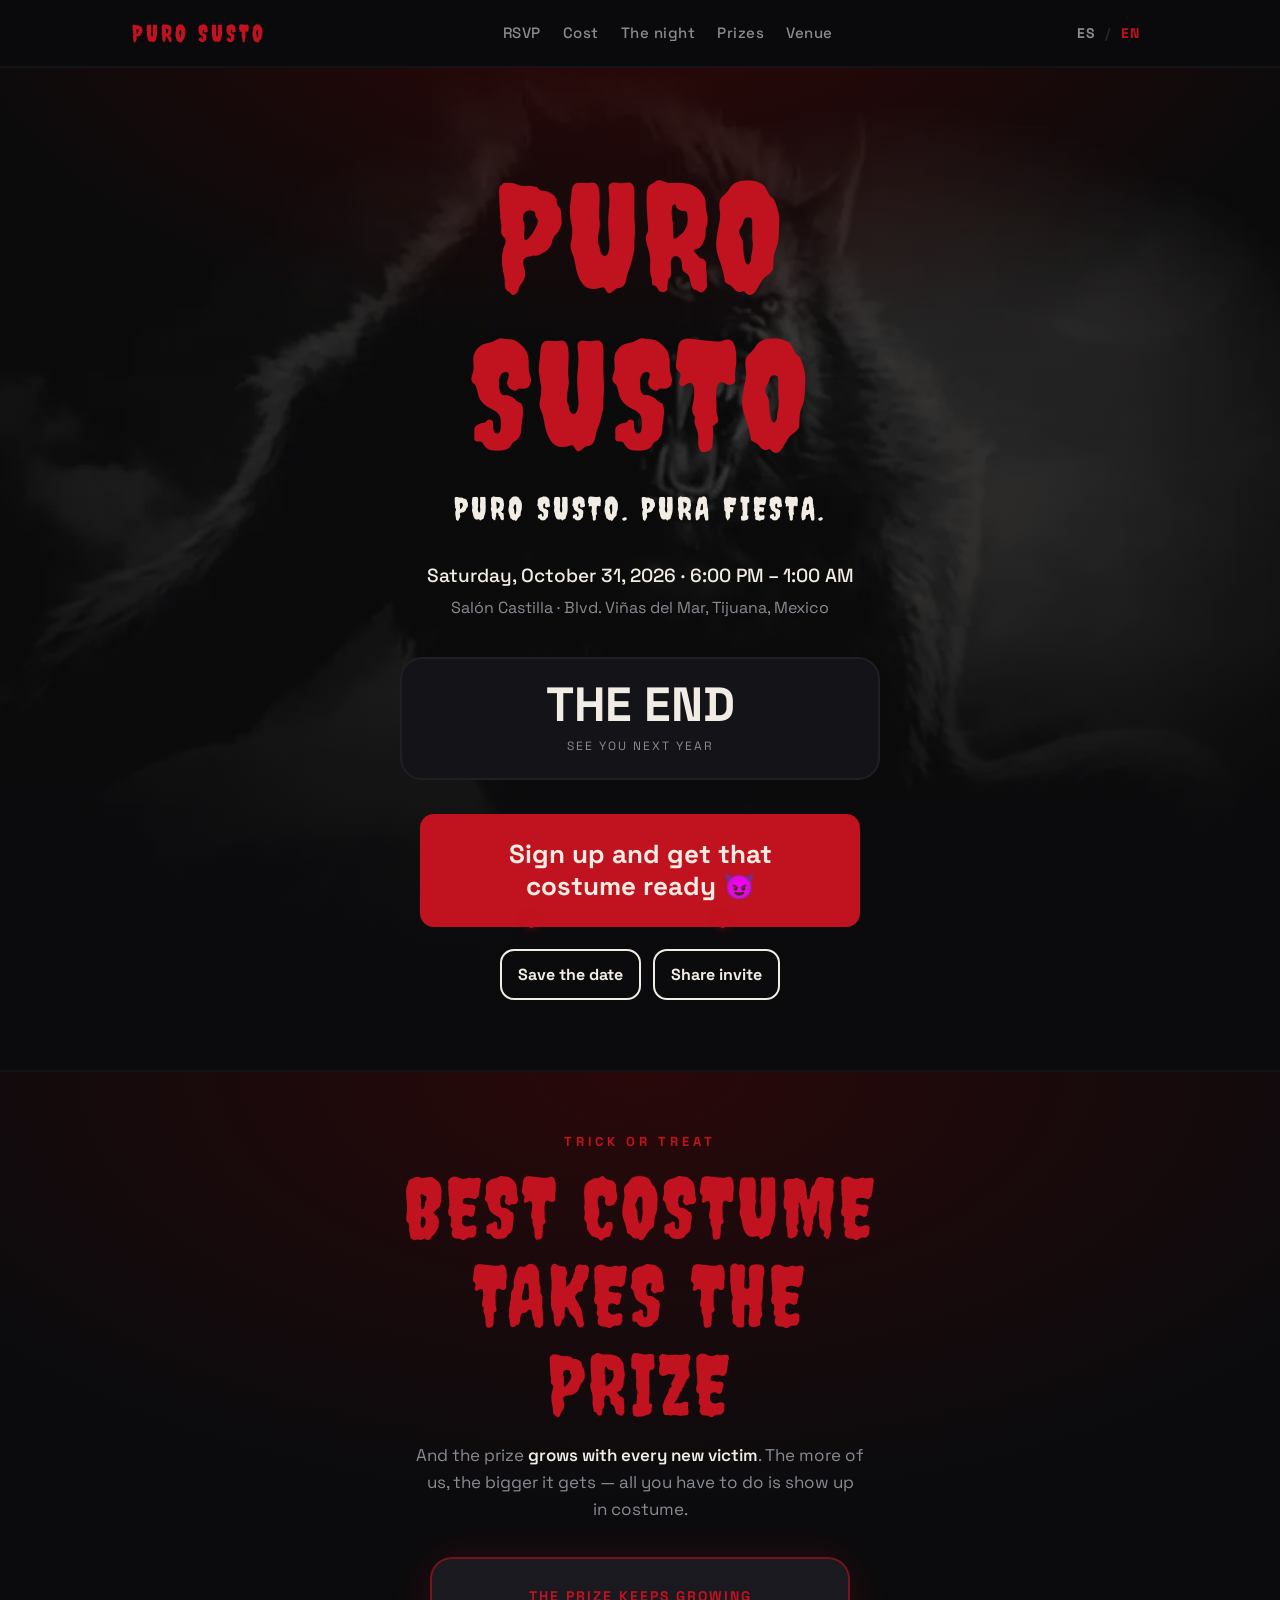
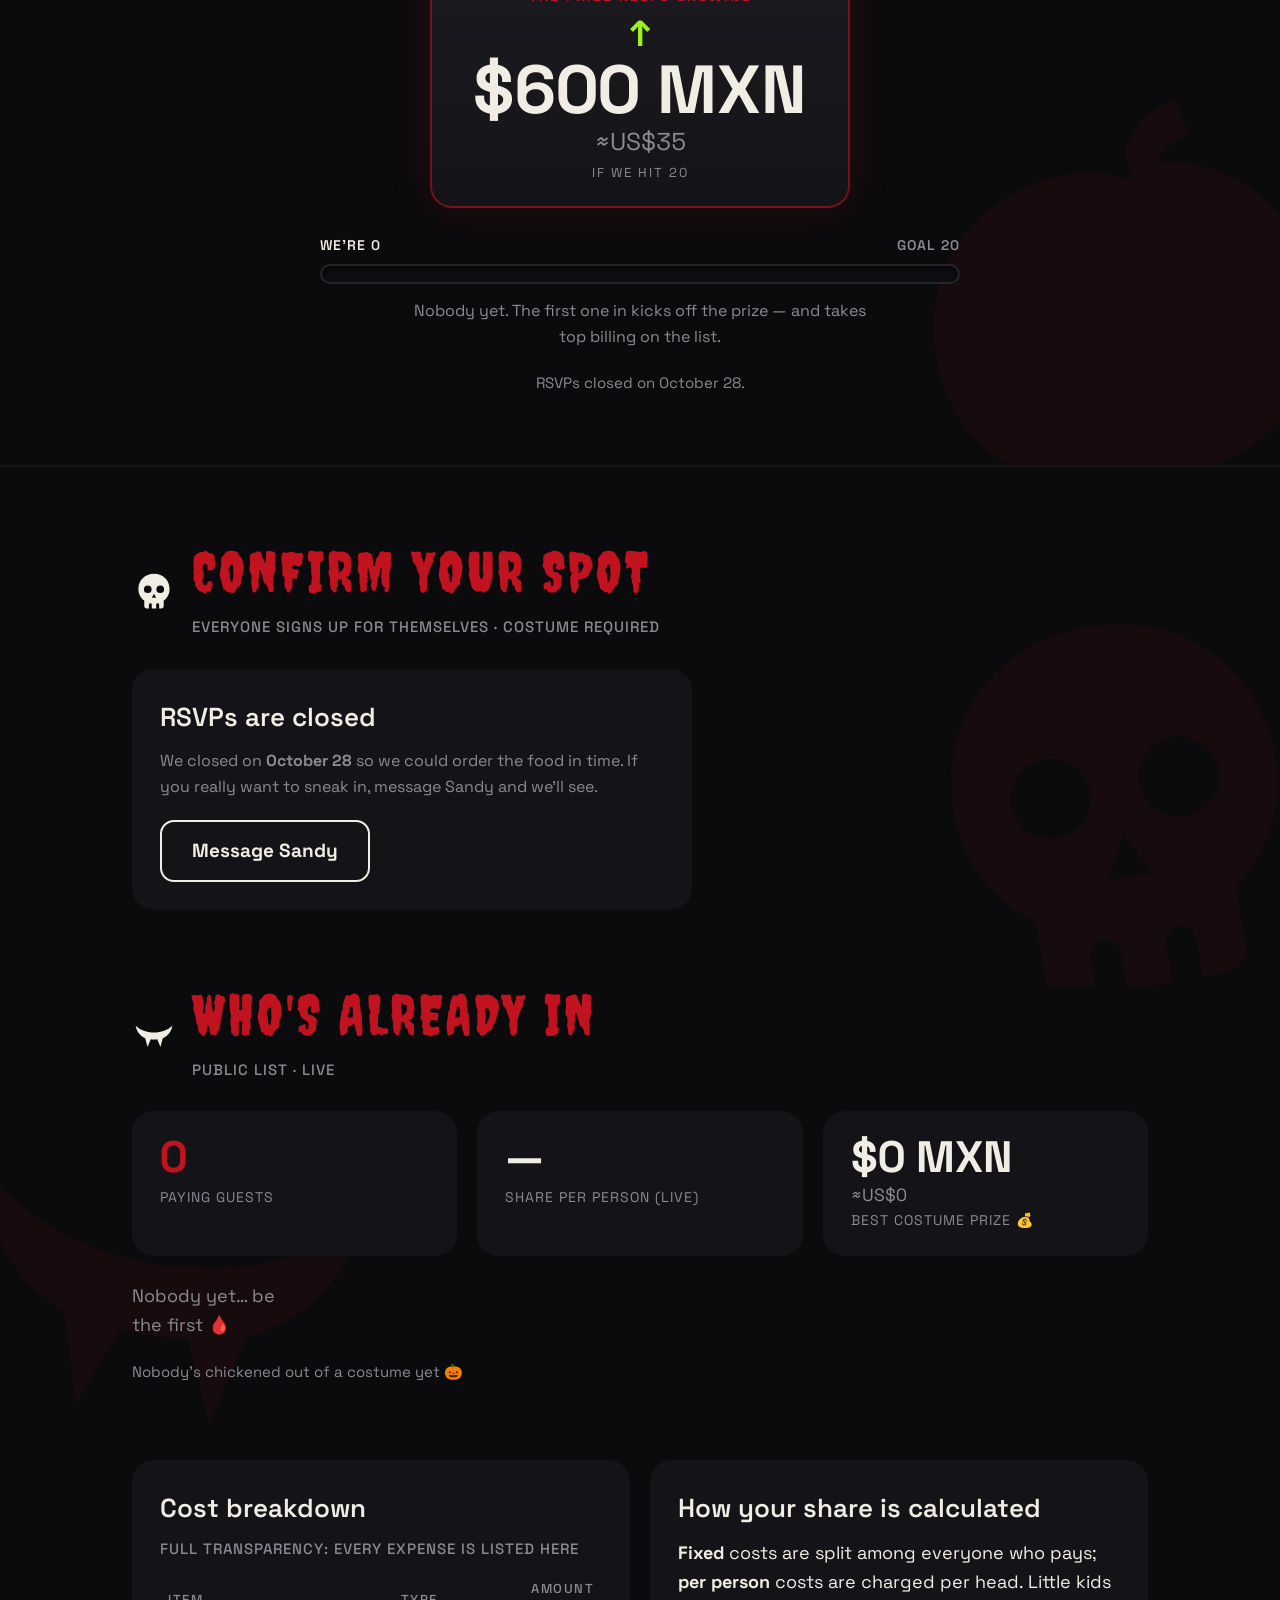
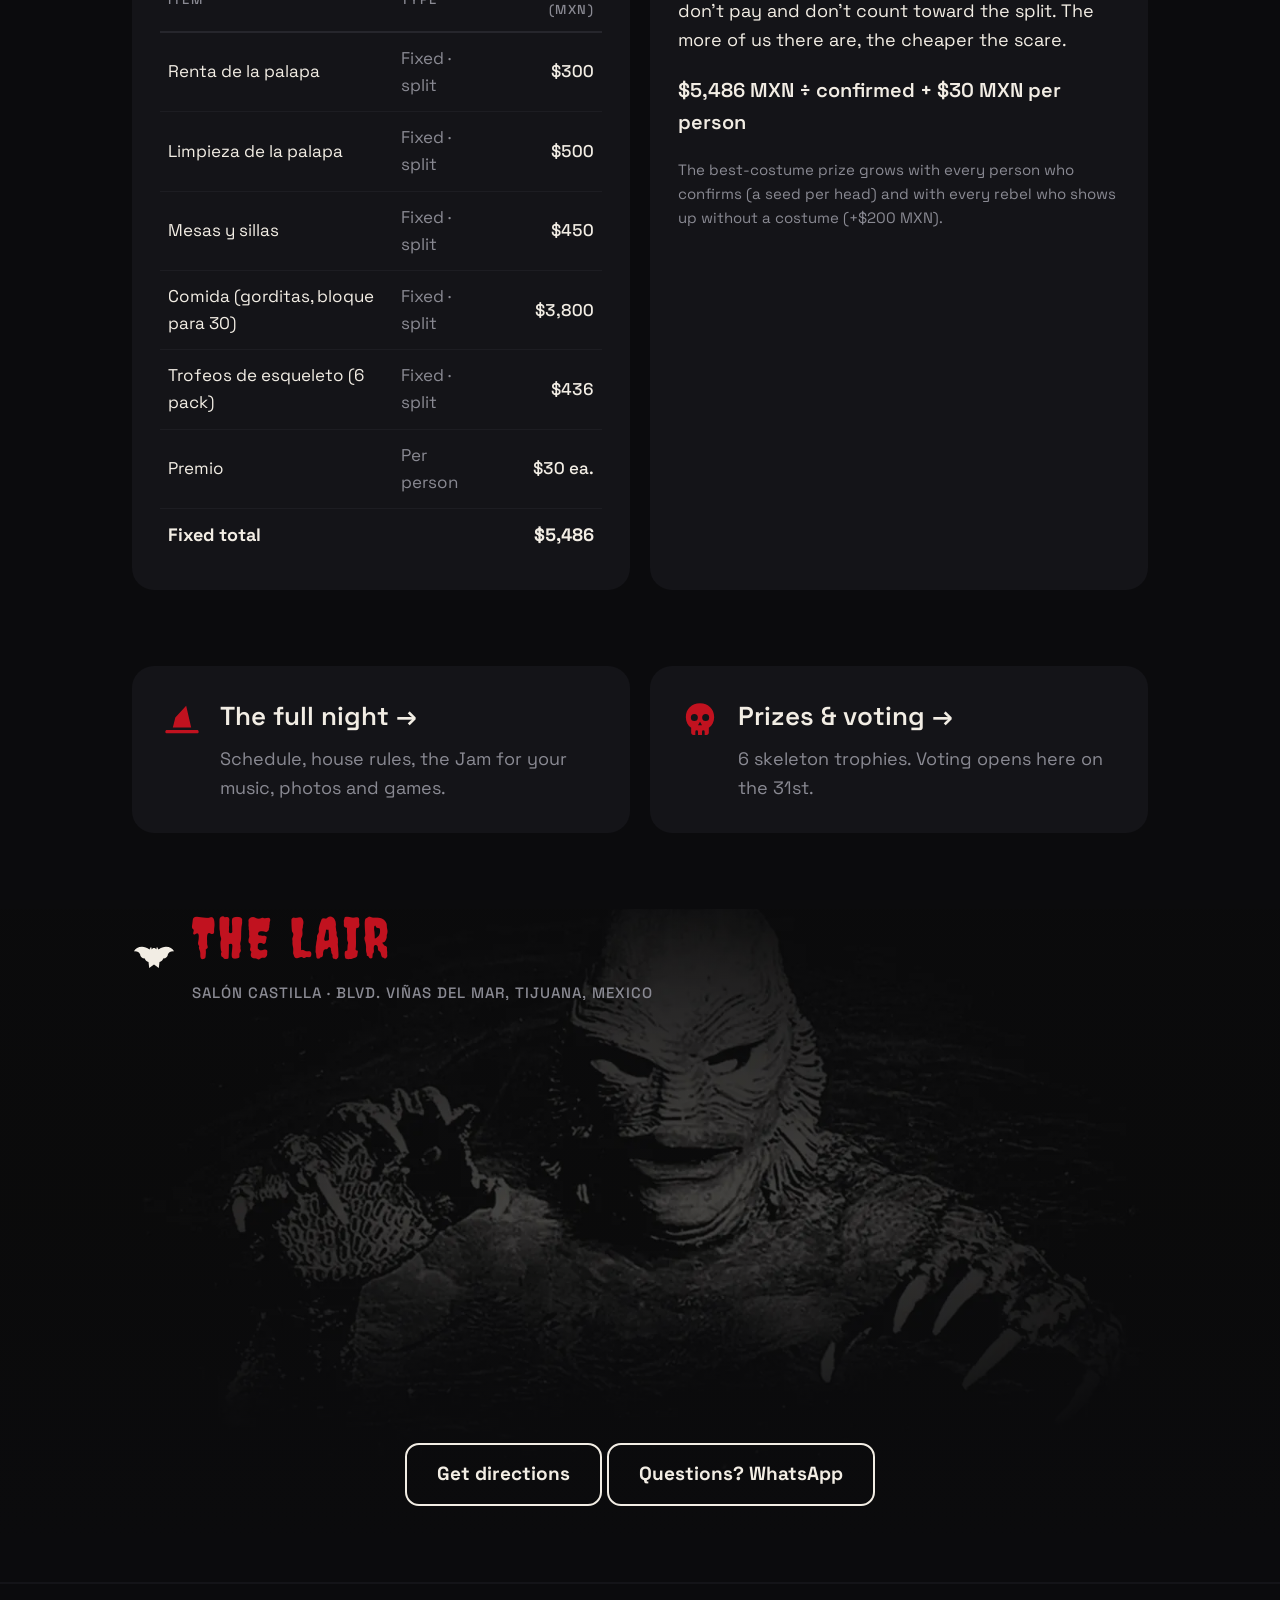
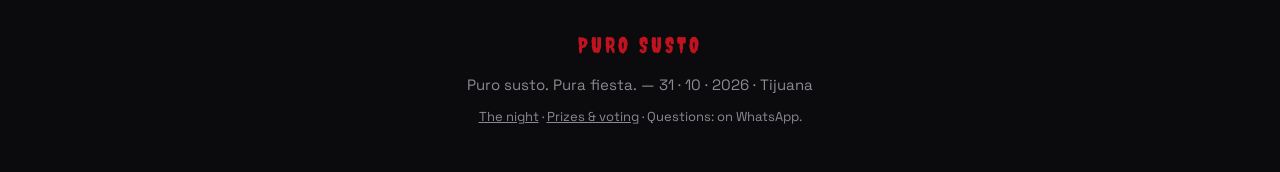
==== commit 22edd833: "Fecha y lugar sin palabras huerfanas en celular" ====
--- a/index.html
+++ b/index.html
@@ -24,7 +24,7 @@
   <link rel="preconnect" href="https://fonts.googleapis.com">
   <link rel="preconnect" href="https://fonts.gstatic.com" crossorigin>
   <link href="https://fonts.googleapis.com/css2?family=Creepster&family=Space+Grotesk:wght@300..700&display=swap" rel="stylesheet">
-  <link rel="stylesheet" href="styles.css?v=12">
+  <link rel="stylesheet" href="styles.css?v=14">
 </head>
 <body>
 
@@ -89,8 +89,8 @@
   <h1>Puro<br>Susto</h1>
   <div class="tagline">Puro susto. Pura fiesta.</div>
   <div class="meta">
-    <span data-i18n="hero.meta">Sábado 31 de octubre 2026 · 6:00 PM – 1:00 AM</span>
-    <span class="niebla" data-i18n="hero.lugar">Salón Castilla · Blvd. Viñas del Mar, Tijuana</span>
+    <span data-i18n-html="hero.meta">Sábado 31 de octubre 2026 · 6:00 PM – 1:00 AM</span>
+    <span class="niebla" data-i18n-html="hero.lugar">Salón Castilla · Blvd. Viñas del Mar, Tijuana</span>
   </div>
 
   <div class="countdown" id="countdown" aria-label="Cuenta regresiva">
@@ -327,7 +327,7 @@
   <p style="font-size: 13px;" data-i18n-html="pie.links"></p>
 </footer>
 
-<script src="i18n.js?v=5"></script>
+<script src="i18n.js?v=7"></script>
 <script src="app.js?v=15"></script>
 </body>
 </html>
--- a/styles.css
+++ b/styles.css
@@ -179,6 +179,7 @@
 }
 .hero .meta {
   margin-top: 26px; font-size: 19px; color: var(--hueso); font-weight: 500;
+  text-wrap: pretty;   /* evita palabras huérfanas en la última línea */
 }
 .hero .meta .niebla { display: block; font-size: 16px; margin-top: 4px; font-weight: 400; }
 
@@ -227,6 +228,11 @@
   .hero h1 { font-size: clamp(54px, 13vw, 96px); }
   .hero .meta { margin-top: 18px; font-size: 17px; }
   .hero .meta .niebla { font-size: 15px; }
+  /* En celular la fecha partía dejando "AM" solo en un renglón (y "Mexico"
+     en inglés). En vez de pelearse con el salto, se le dice dónde partir:
+     fecha arriba, hora abajo — y el · sobra porque ya no van en línea. */
+  .hero .meta-sep { display: none; }
+  .hero .meta-parte { display: block; }
   .countdown { margin-top: 22px; }
   .count-cell { padding: 13px 4px 11px; }
   .count-cell b { font-size: clamp(26px, 7.5vw, 40px); }
@@ -263,6 +269,7 @@
 .gancho-sub {
   max-width: 44ch; margin: 0 auto;
   font-size: 17px; color: var(--niebla);
+  text-wrap: pretty;
 }
 .gancho-sub b { color: var(--hueso); font-weight: 600; }
 
@@ -361,6 +368,7 @@
 
 .gancho-proyeccion {
   margin-top: 14px; font-size: 16px; color: var(--niebla);
+  text-wrap: pretty;
   max-width: 46ch; margin-left: auto; margin-right: auto;
 }
 .gancho-proyeccion b { color: var(--hueso); font-weight: 700; }
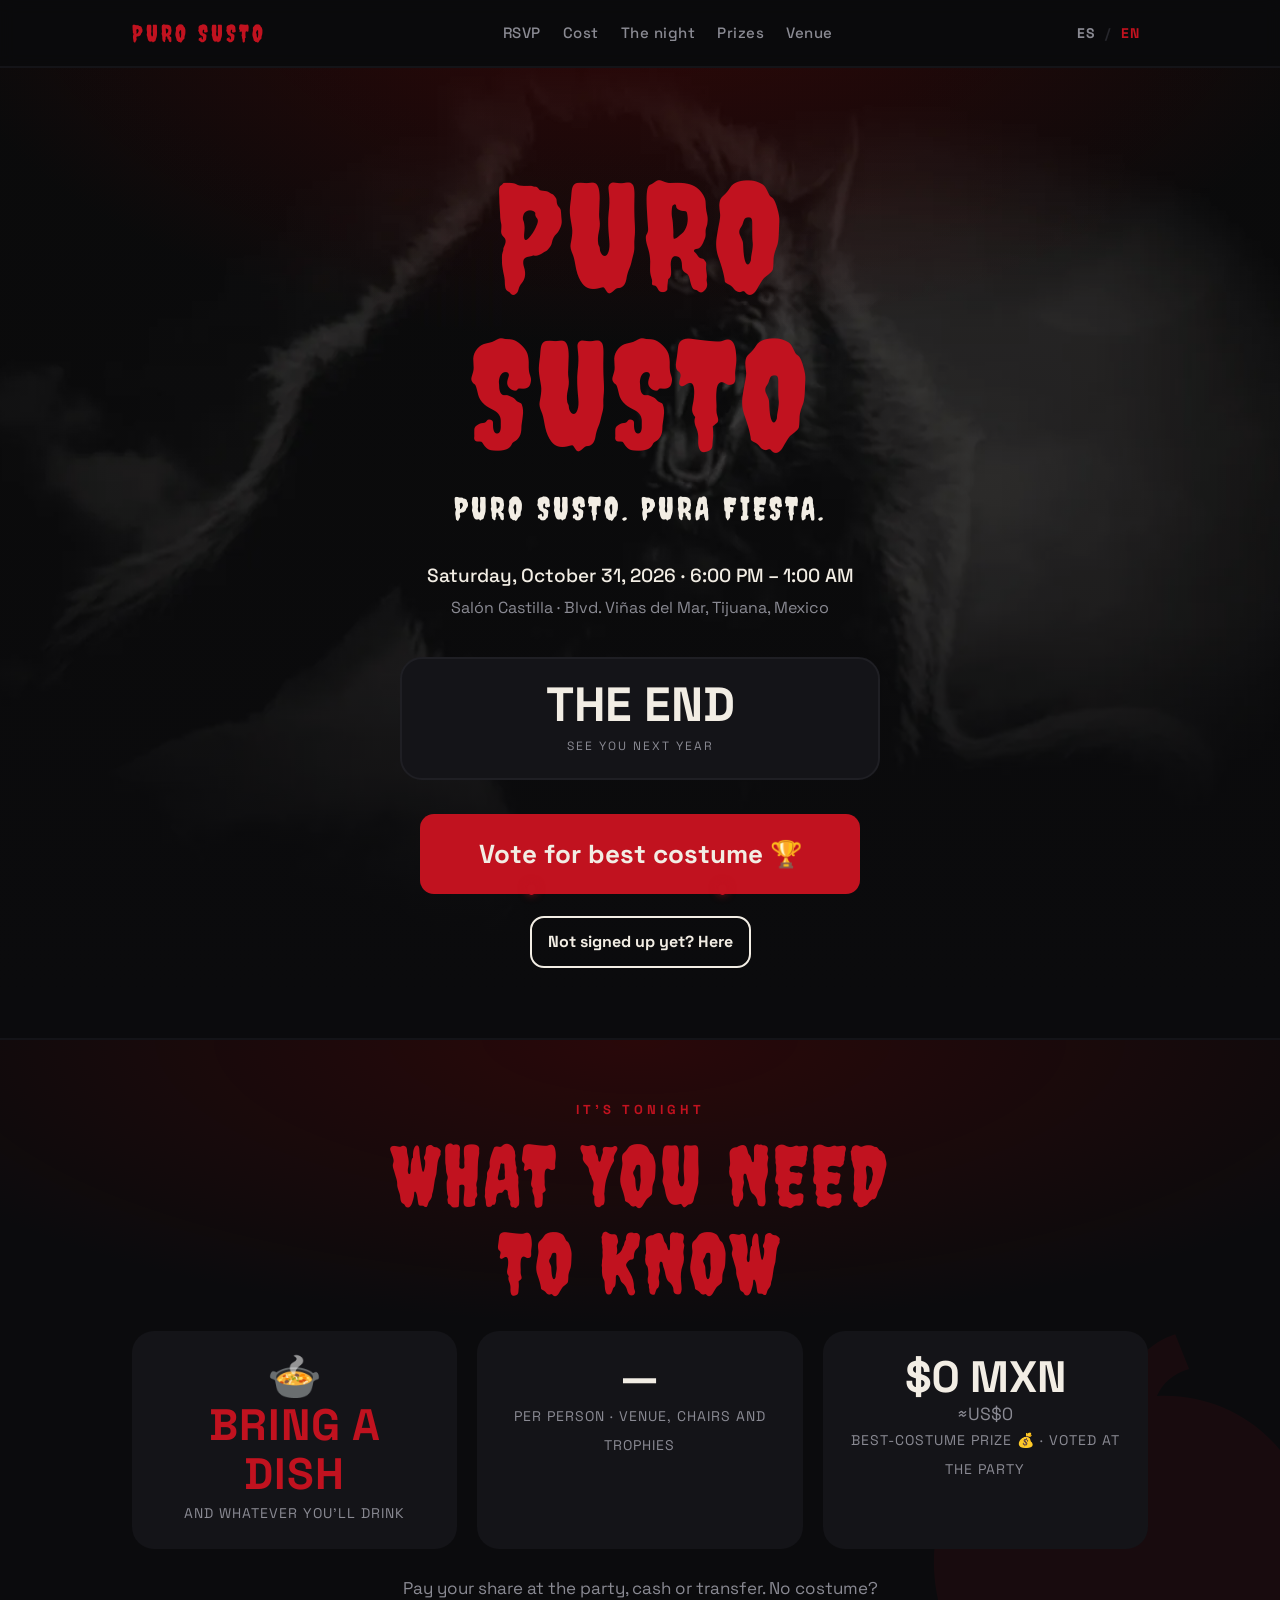
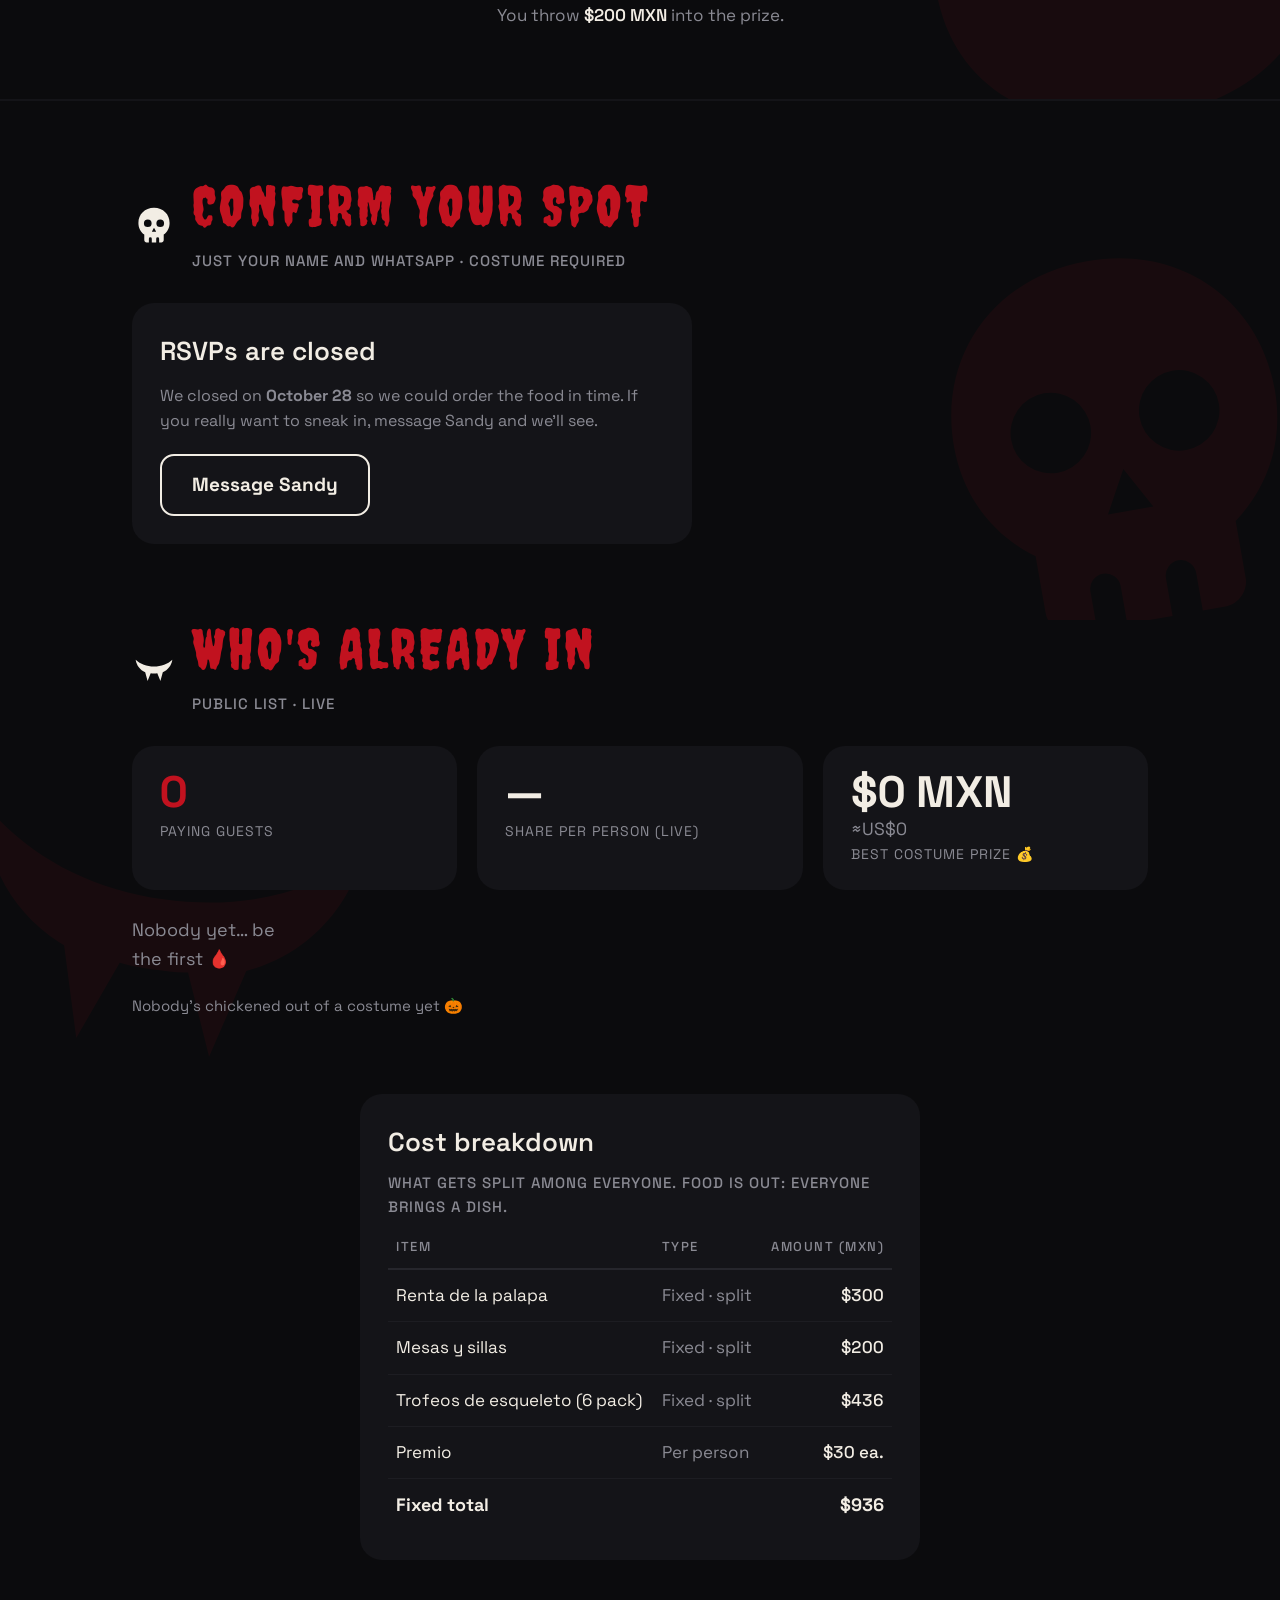
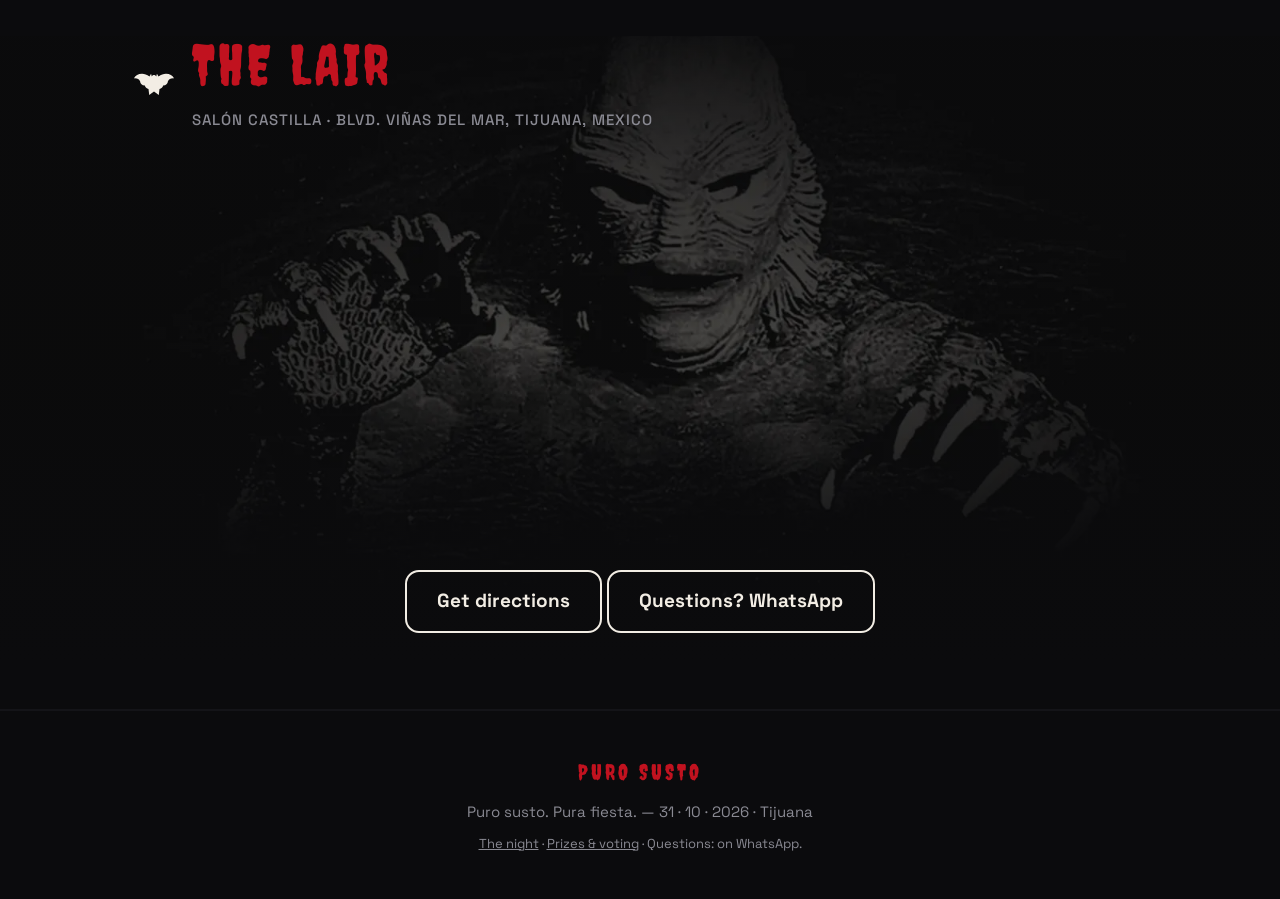
==== commit d1bba5cb: "Fiesta hoy: sitio simple, registro reabierto, guisado en vez de comida" ====
--- a/index.html
+++ b/index.html
@@ -105,53 +105,28 @@
        ojo no sabía cuál era EL botón. Ahora manda uno y los otros dos bajan
        a una segunda fila, chiquitos. -->
   <div class="cta-row">
-    <a class="btn btn-rojo btn-gigante" href="#asistencia" data-i18n="hero.cta">Regístrate y prepara tu disfraz 😈</a>
+    <a class="btn btn-rojo btn-gigante" href="premios.html#votacion" data-i18n="hero.cta">Votar por el mejor disfraz 🏆</a>
     <div class="cta-secundarias">
-      <a class="btn btn-fantasma btn-chico" href="#" id="btn-calendario" data-i18n="hero.agendar">Agendar</a>
-      <a class="btn btn-fantasma btn-chico" href="#" id="btn-compartir" data-i18n="hero.compartir">Pasar la invitación</a>
-    </div>
-  </div>
-</section>
-
-<!-- ==================== EL GANCHO ====================
-     Va pegado al hero, antes que cualquier otra cosa: es el primer bloque
-     que ve quien entra.
-
-     La primera versión vendía el ahorro ("entre más seamos, menos pagas").
-     Estaba mal calibrada: a este grupo no le duele la cuota, y hablarles de
-     dinero hacía sonar la fiesta a vaquita. Lo que sí mueve es la gloria —
-     ganar el concurso — y un premio que se acumula con cada quien que cae.
-     La cuota sigue a la vista, pero en chico: la gente tiene derecho a saber
-     a qué le dice que sí, solo que ya no es el argumento. -->
-<section id="gancho" class="gancho">
+      <a class="btn btn-fantasma btn-chico" href="#asistencia" data-i18n="hero.registro">¿Aún no te registras? Aquí</a>
+    </div>
+  </div>
+</section>
+
+<!-- ==================== LO DE HOY ====================
+     31-oct: se reemplazó el gancho (barra, proyección, "se acumula") por
+     tres cosas y ya. La gente ya va; solo necesita saber qué traer, cuánto
+     es y dónde votar. -->
+<section id="hoy" class="gancho">
   <svg class="monster-bg" viewBox="0 0 24 24" aria-hidden="true"><use href="#i-calabaza"/></svg>
   <div class="wrap">
-    <span class="gancho-kicker" data-i18n="gancho.kicker">Truco o trato</span>
-    <h2 class="gancho-titulo" data-i18n="gancho.titulo">El mejor disfraz se lleva el premio</h2>
-    <p class="gancho-sub" data-i18n-html="gancho.sub"></p>
-
-    <div class="gancho-premio">
-      <span class="gancho-premio-label" data-i18n="gancho.premioLabel">El premio se acumula</span>
-      <span class="gancho-flecha" aria-hidden="true">↑</span>
-      <b class="gancho-monto" id="gancho-premio">—</b>
-      <span class="gancho-premio-pie" id="gancho-premio-pie"></span>
-    </div>
-
-    <div class="gancho-barra-bloque">
-      <div class="gancho-barra-etiquetas">
-        <span id="gancho-somos">—</span>
-        <span class="niebla" id="gancho-meta">—</span>
-      </div>
-      <!-- La barra es sangre llenándose: gotea en la punta que avanza -->
-      <div class="gancho-barra" role="progressbar" aria-valuemin="0" aria-valuemax="100" aria-valuenow="0" id="gancho-barra">
-        <div class="gancho-barra-relleno sin-sangre" id="gancho-barra-relleno"></div>
-      </div>
-      <p class="gancho-proyeccion" id="gancho-proyeccion"></p>
-    </div>
-
-    <div class="gancho-cierre" id="gancho-cierre"></div>
-
-    <a class="btn btn-rojo btn-gigante" href="#asistencia" id="gancho-cta" data-i18n="gancho.cta">Regístrate y prepara tu disfraz 😈</a>
+    <span class="gancho-kicker" data-i18n="hoy.kicker">Es hoy</span>
+    <h2 class="gancho-titulo" data-i18n="hoy.titulo">Lo que necesitas saber</h2>
+    <div class="stats-row" style="margin-top: 24px;">
+      <div class="stat stat-rojo"><b>🍲</b><span data-i18n-html="hoy.guisado"><b>Trae un guisado</b> y lo que vayas a tomar</span></div>
+      <div class="stat"><b id="hoy-cuota">—</b><span data-i18n="hoy.cuota">cuota por persona · palapa, sillas y trofeos</span></div>
+      <div class="stat"><b id="hoy-bote">—</b><span data-i18n="hoy.bote">premio al mejor disfraz 💰 · se vota en la fiesta</span></div>
+    </div>
+    <p class="gancho-sub mt-2" data-i18n-html="hoy.sub"></p>
   </div>
 </section>
 
@@ -171,7 +146,6 @@
       <!-- Una fila = una persona que paga. Se quitó el selector de
            acompañantes: de ahí nacían los duplicados (alguien se registraba
            y además lo registraba otro como acompañante). -->
-      <p class="aviso-solo-tu" data-i18n-html="rsvp.soloTu"></p>
 
       <form id="form-rsvp">
         <label for="f-nombre" data-i18n="rsvp.nombre">Tu nombre completo</label>
@@ -188,9 +162,8 @@
           <option value="1" data-i18n="rsvp.disfraz.no">No — le meto $200 MXN al premio 😈</option>
         </select>
 
-        <!-- Los peques van escondidos a propósito: el camino fácil es
-             registrarse solo. Quien de verdad trae niños da un clic extra. -->
-        <button type="button" class="link-peques" id="btn-peques" data-i18n="rsvp.peques.abrir">+ Traigo peques que no pagan</button>
+        <!-- 31-oct: el botón de peques se quitó para simplificar; la caja
+             sigue (oculta) para que app.js no cambie. -->
 
         <div id="peques-box" class="hidden peques-box">
           <p class="niebla" style="font-size:14px;" data-i18n-html="rsvp.peques.nota"></p>
@@ -262,8 +235,7 @@
 
 <section id="cuota" style="padding-top: 0;">
   <div class="wrap">
-    <div class="grid-2">
-      <div class="card">
+    <div class="card" style="max-width: 560px; margin: 0 auto;">
         <h3 data-i18n="gastos.titulo">Desglose de gastos</h3>
         <p class="caption" data-i18n="gastos.caption">Transparencia total: todo gasto aparece aquí</p>
         <table class="gastos">
@@ -272,29 +244,6 @@
             <tr><td class="niebla" colspan="3" data-i18n="gastos.cargando">Cargando gastos…</td></tr>
           </tbody>
         </table>
-      </div>
-      <div class="card">
-        <h3 data-i18n="cuota.titulo">¿Cómo se calcula tu cuota?</h3>
-        <p class="mt-1" data-i18n-html="cuota.explica"></p>
-        <p class="mt-2" id="cuota-formula" style="font-size: 20px; font-weight: 600;"></p>
-        <p class="mt-2 niebla" style="font-size: 15px;" data-i18n-html="cuota.nota"></p>
-      </div>
-    </div>
-  </div>
-</section>
-
-<!-- ==================== EXPLORA ==================== -->
-<section id="explora" style="padding-top: 0;">
-  <div class="wrap">
-    <div class="grid-2">
-      <a class="card card-link" href="la-noche.html">
-        <svg><use href="#i-bruja"/></svg>
-        <div><h3 data-i18n="explora.noche">La noche completa →</h3><p class="niebla" data-i18n="explora.nocheDesc"></p></div>
-      </a>
-      <a class="card card-link" href="premios.html">
-        <svg><use href="#i-calavera"/></svg>
-        <div><h3 data-i18n="explora.premios">Premios y votación →</h3><p class="niebla" data-i18n="explora.premiosDesc"></p></div>
-      </a>
     </div>
   </div>
 </section>
@@ -327,7 +276,7 @@
   <p style="font-size: 13px;" data-i18n-html="pie.links"></p>
 </footer>
 
-<script src="i18n.js?v=7"></script>
-<script src="app.js?v=15"></script>
+<script src="i18n.js?v=8"></script>
+<script src="app.js?v=16"></script>
 </body>
 </html>
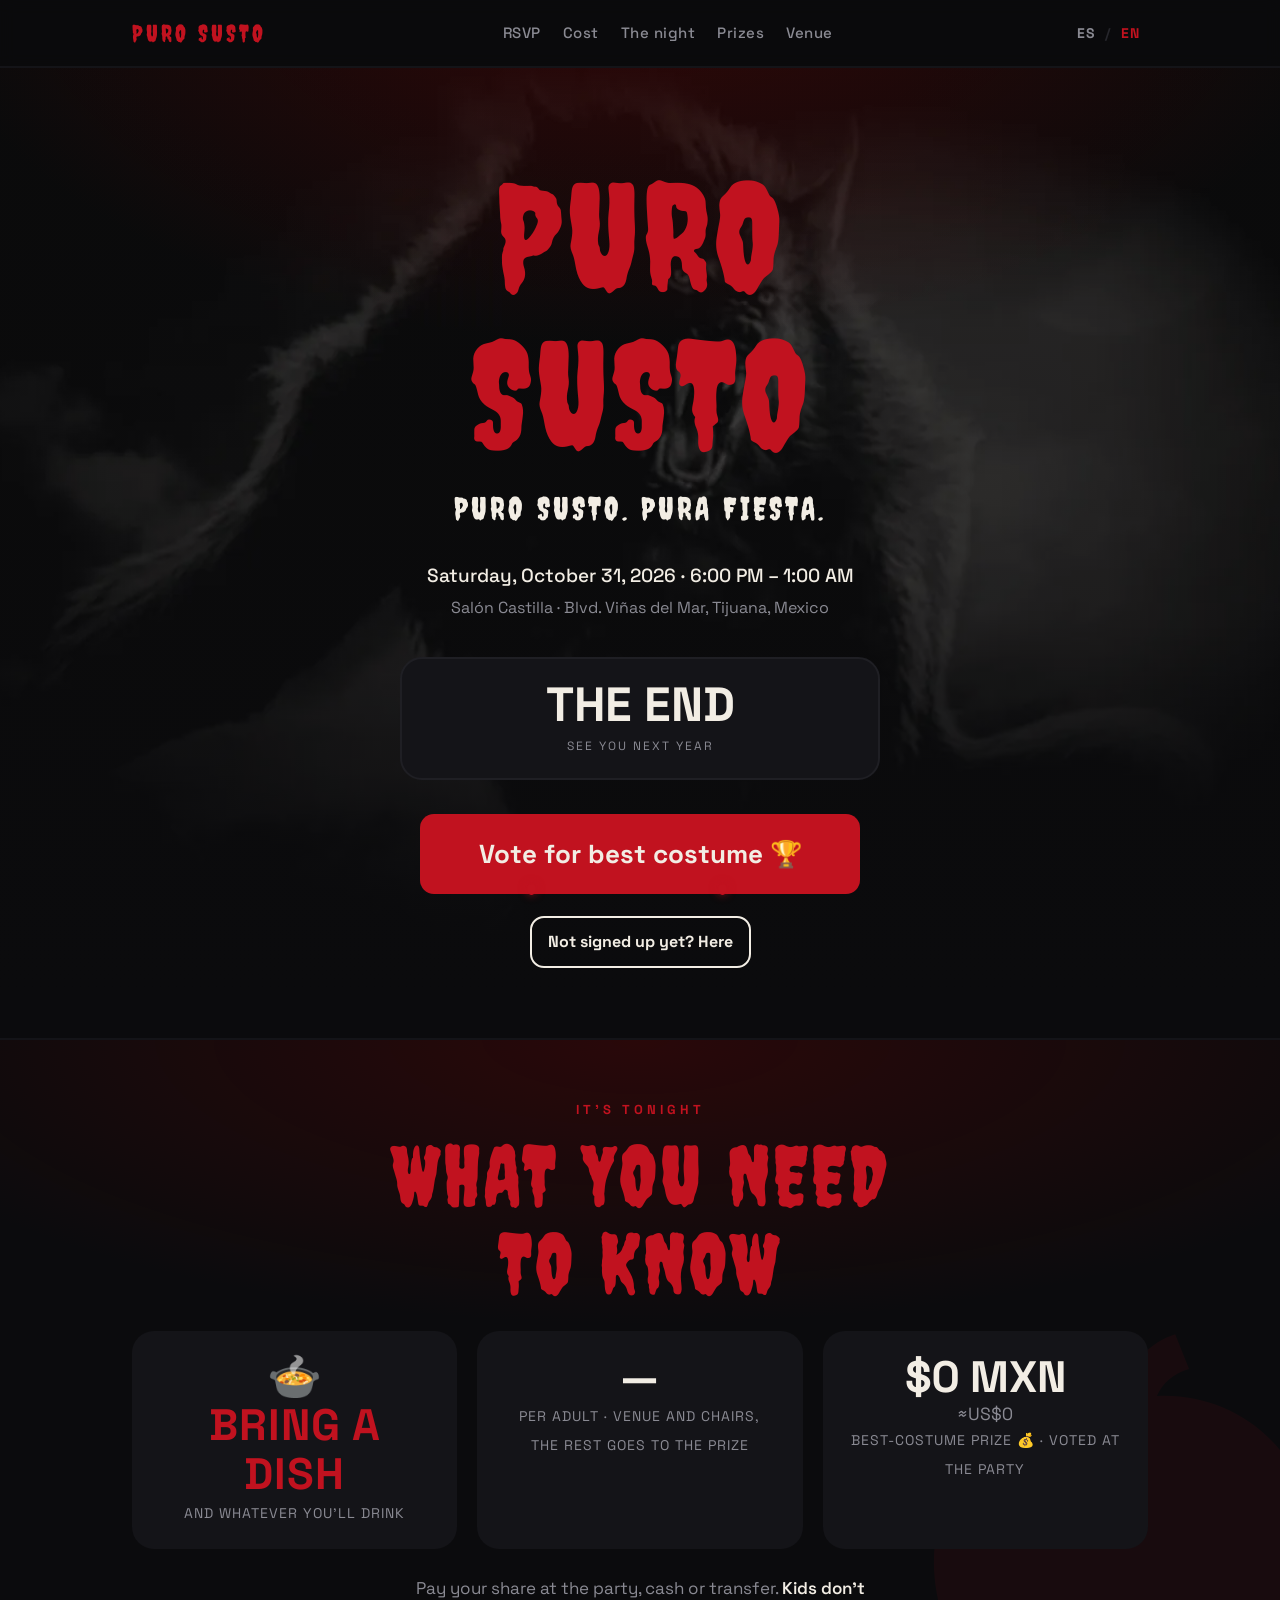
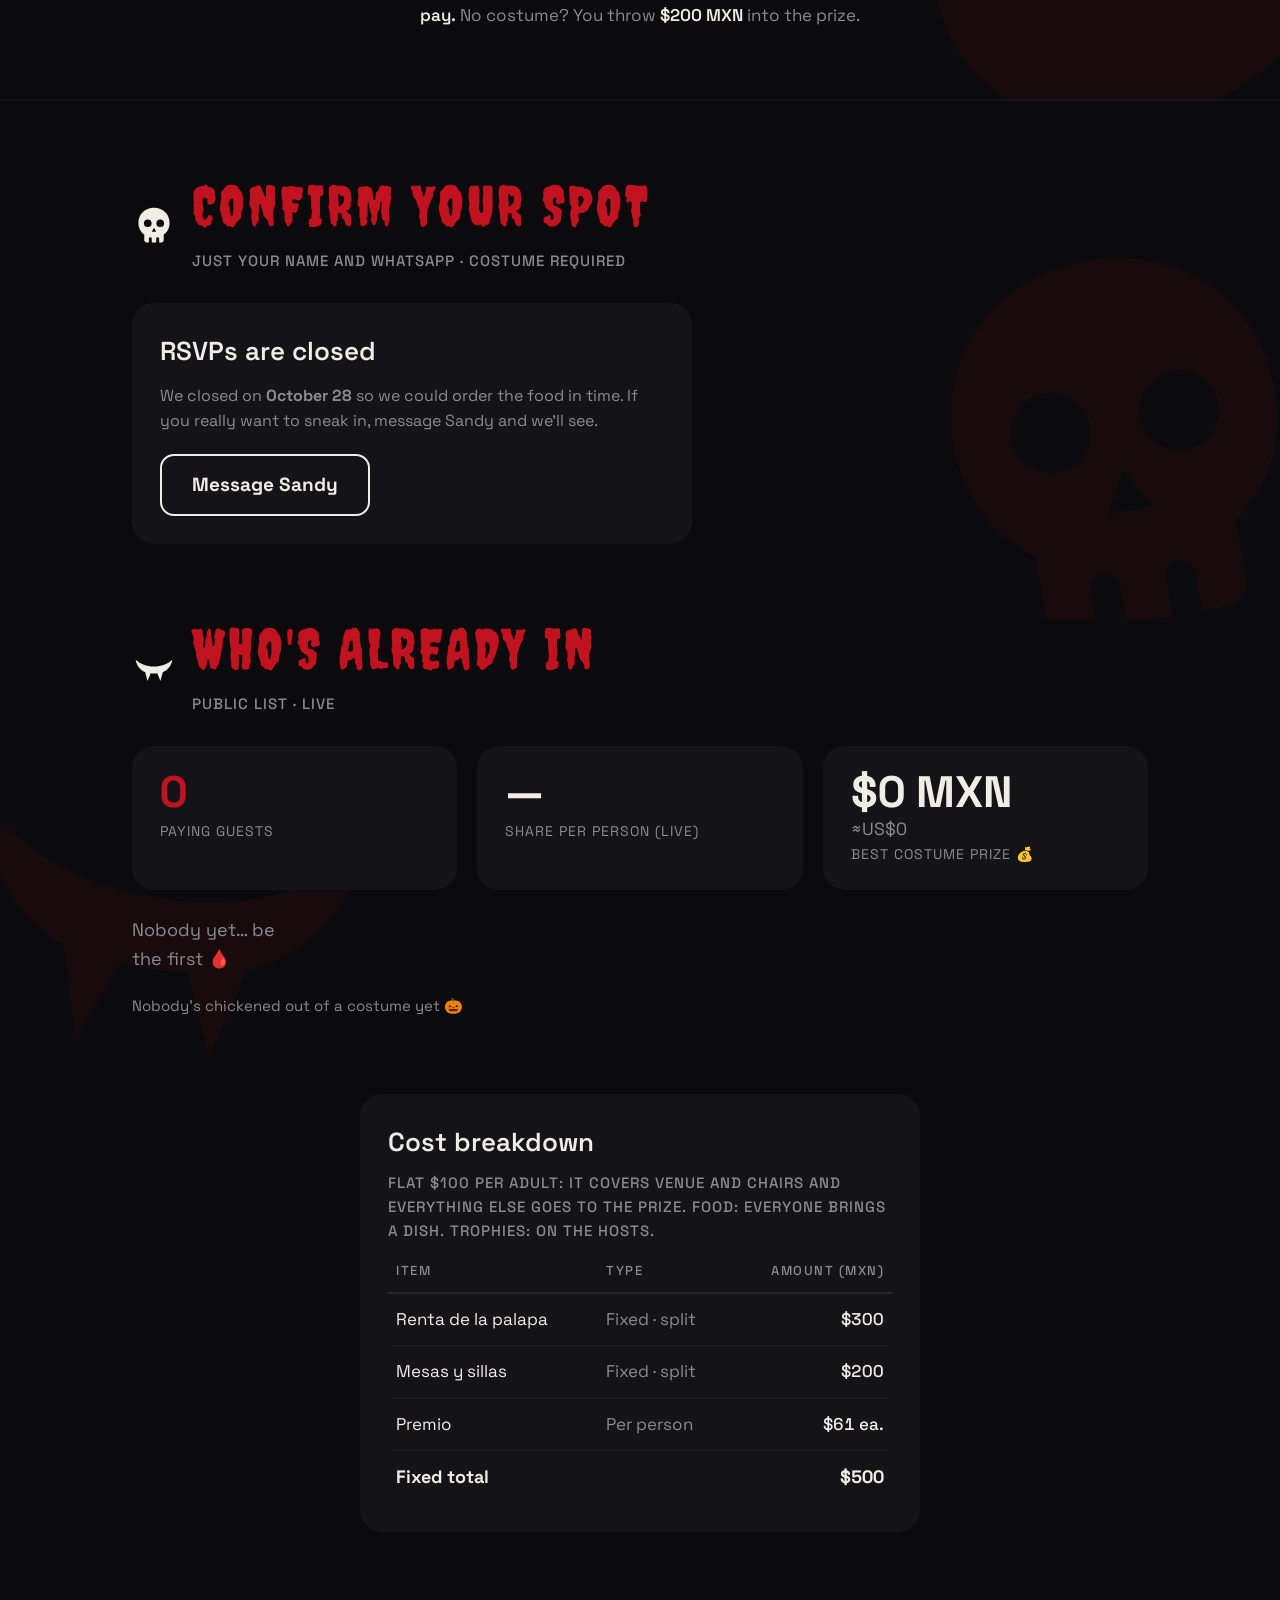
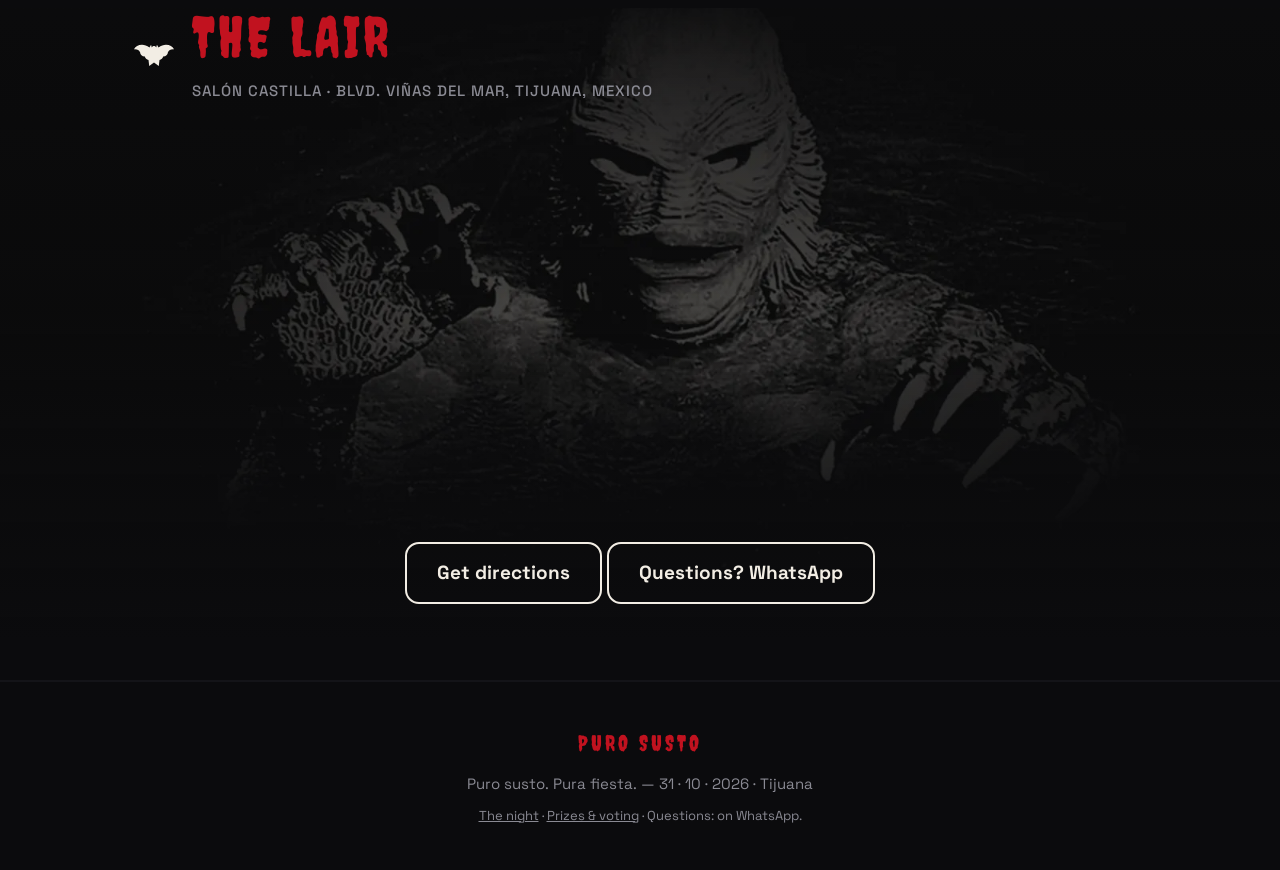
==== commit c2025c95: "Cuota fija de 100 por adulto: trofeos fuera, el resto va al premio; peques no pagan" ====
--- a/index.html
+++ b/index.html
@@ -162,8 +162,9 @@
           <option value="1" data-i18n="rsvp.disfraz.no">No — le meto $200 MXN al premio 😈</option>
         </select>
 
-        <!-- 31-oct: el botón de peques se quitó para simplificar; la caja
-             sigue (oculta) para que app.js no cambie. -->
+        <!-- Los peques van escondidos a propósito: el camino fácil es
+             registrarse solo. Quien de verdad trae niños da un clic extra. -->
+        <button type="button" class="link-peques" id="btn-peques" data-i18n="rsvp.peques.abrir">+ Traigo peques que no pagan</button>
 
         <div id="peques-box" class="hidden peques-box">
           <p class="niebla" style="font-size:14px;" data-i18n-html="rsvp.peques.nota"></p>
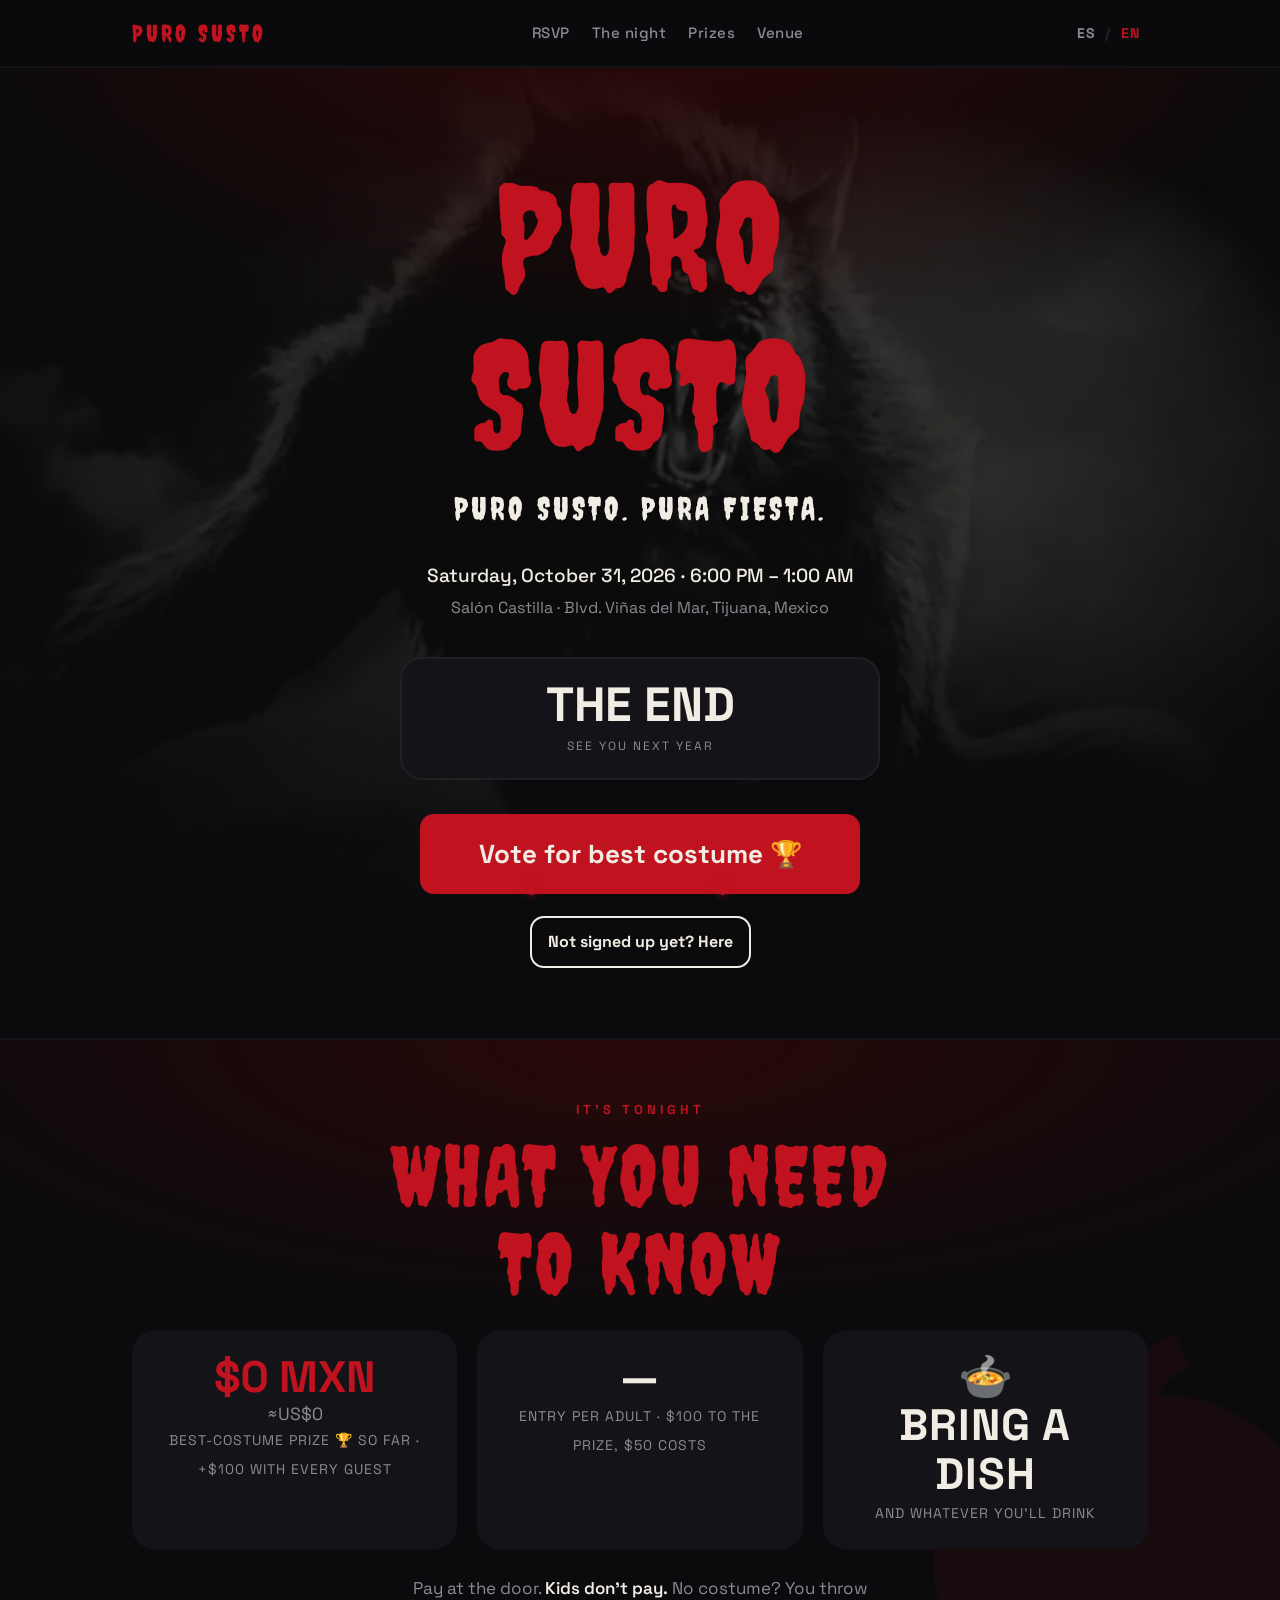
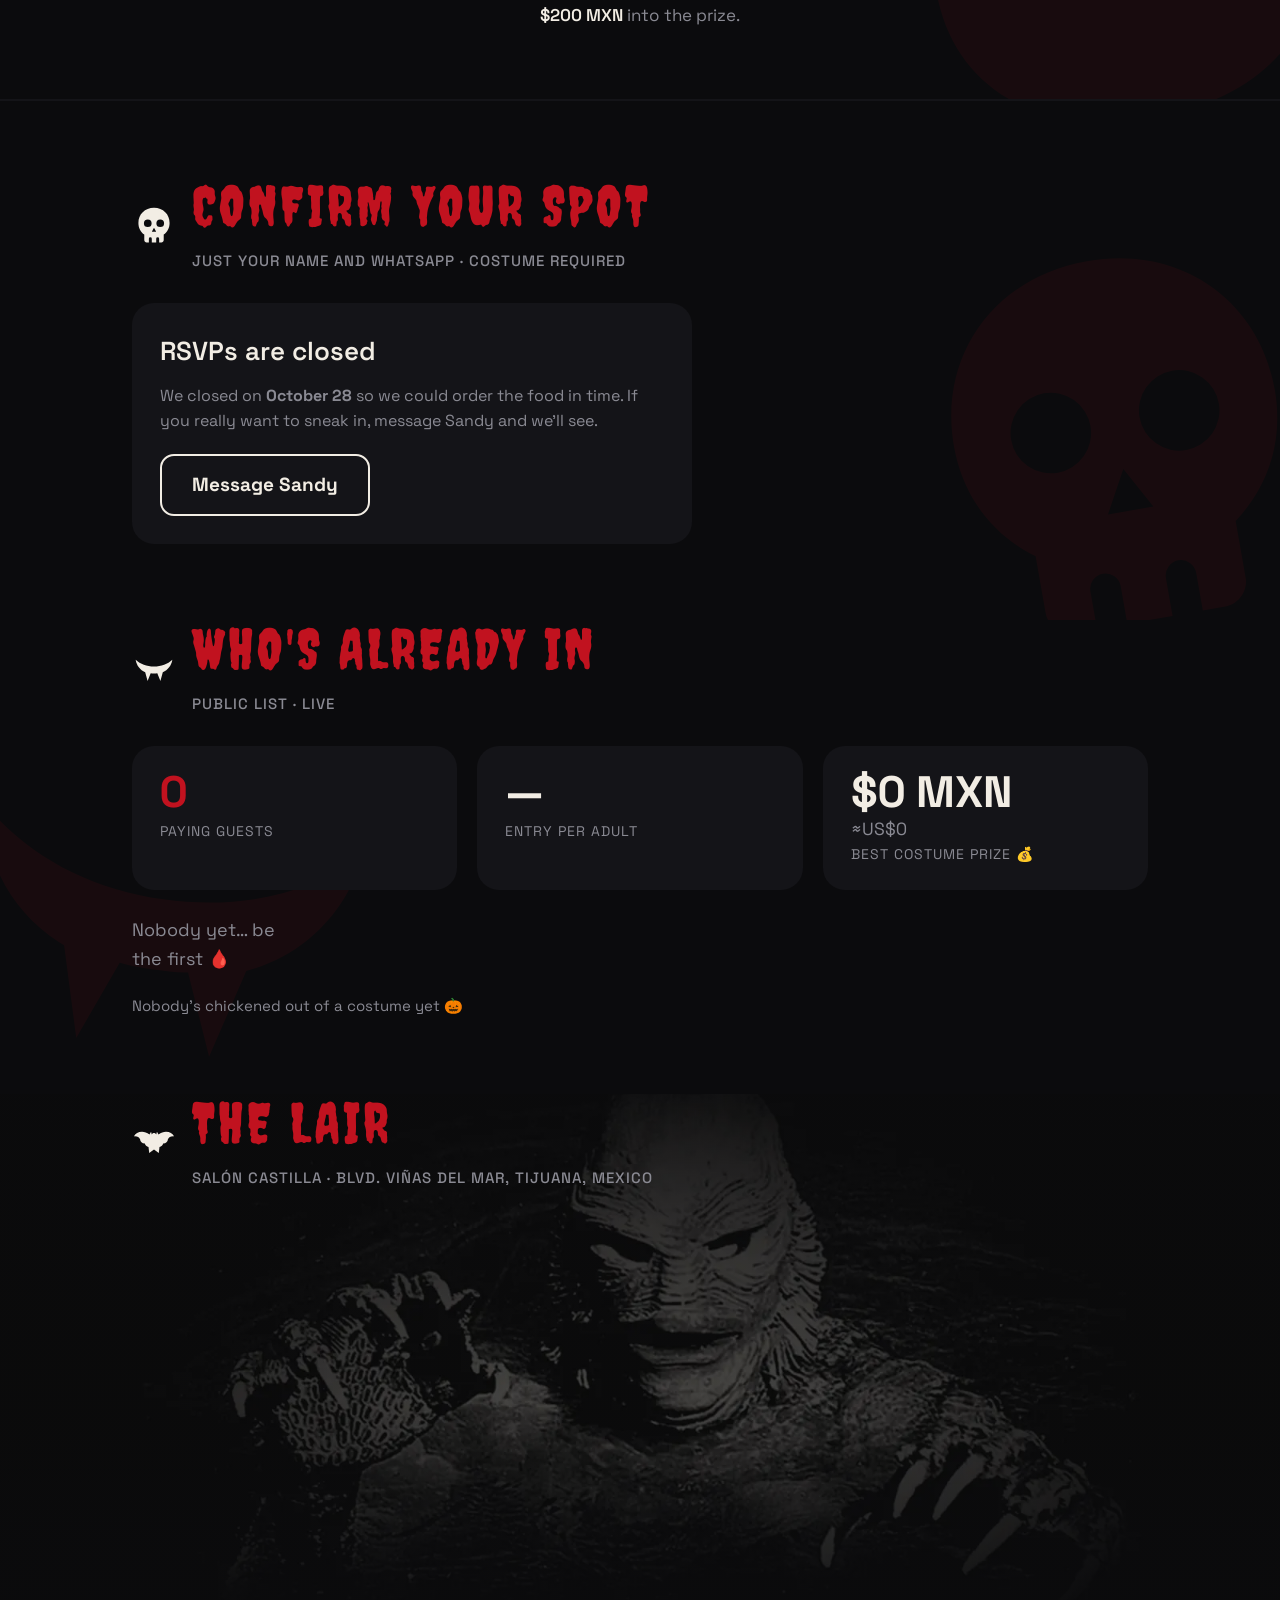
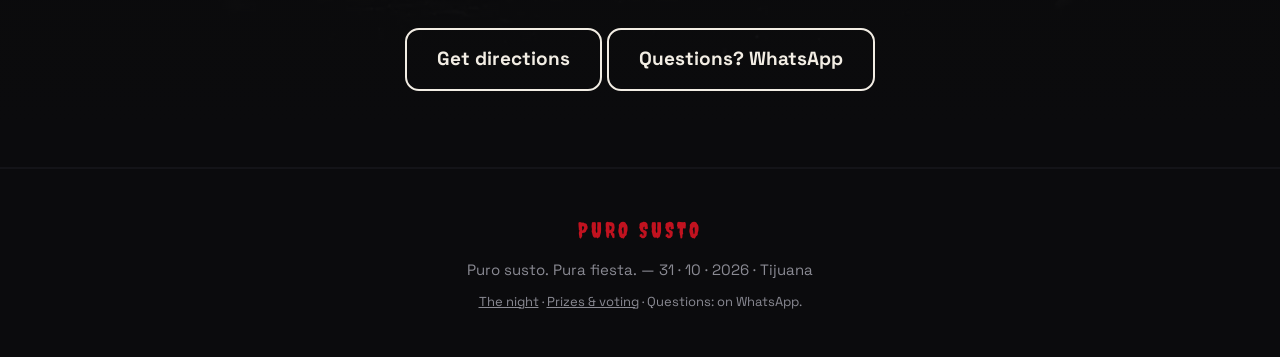
==== commit 63bb9d3c: "Entrada 150: 100 al premio y 50 gastos; premio en grande; 3 trofeos" ====
--- a/index.html
+++ b/index.html
@@ -75,7 +75,6 @@
     <a class="nav-logo" href="#top">Puro Susto</a>
     <nav class="links">
       <a href="#asistencia" data-i18n="nav.confirmar">Confirmar</a>
-      <a href="#cuota" data-i18n="nav.cuota">Cuota</a>
       <a href="la-noche.html" data-i18n="nav.noche">La noche</a>
       <a href="premios.html" data-i18n="nav.premios">Premios</a>
       <a href="#lugar" data-i18n="nav.lugar">Lugar</a>
@@ -122,9 +121,9 @@
     <span class="gancho-kicker" data-i18n="hoy.kicker">Es hoy</span>
     <h2 class="gancho-titulo" data-i18n="hoy.titulo">Lo que necesitas saber</h2>
     <div class="stats-row" style="margin-top: 24px;">
-      <div class="stat stat-rojo"><b>🍲</b><span data-i18n-html="hoy.guisado"><b>Trae un guisado</b> y lo que vayas a tomar</span></div>
-      <div class="stat"><b id="hoy-cuota">—</b><span data-i18n="hoy.cuota">cuota por persona · palapa, sillas y trofeos</span></div>
-      <div class="stat"><b id="hoy-bote">—</b><span data-i18n="hoy.bote">premio al mejor disfraz 💰 · se vota en la fiesta</span></div>
+      <div class="stat stat-rojo"><b id="hoy-bote">—</b><span data-i18n="hoy.bote">premio al mejor disfraz 🏆 hasta ahora</span></div>
+      <div class="stat"><b id="hoy-cuota">—</b><span data-i18n="hoy.cuota">entrada por adulto · $100 al premio, $50 gastos</span></div>
+      <div class="stat"><b>🍲</b><span data-i18n-html="hoy.guisado"><b>Trae un guisado</b> y lo que vayas a tomar</span></div>
     </div>
     <p class="gancho-sub mt-2" data-i18n-html="hoy.sub"></p>
   </div>
@@ -221,7 +220,7 @@
 
     <div class="stats-row">
       <div class="stat stat-rojo"><b id="stat-personas">—</b><span data-i18n="conf.personas">personas que pagan</span></div>
-      <div class="stat"><b id="stat-cuota">—</b><span data-i18n="conf.cuota">cuota por persona (en vivo)</span></div>
+      <div class="stat"><b id="stat-cuota">—</b><span data-i18n="conf.cuota">entrada por adulto</span></div>
       <div class="stat"><b id="stat-bote">—</b><span data-i18n="conf.bote">premio al mejor disfraz 💰</span></div>
     </div>
 
@@ -234,20 +233,6 @@
   </div>
 </section>
 
-<section id="cuota" style="padding-top: 0;">
-  <div class="wrap">
-    <div class="card" style="max-width: 560px; margin: 0 auto;">
-        <h3 data-i18n="gastos.titulo">Desglose de gastos</h3>
-        <p class="caption" data-i18n="gastos.caption">Transparencia total: todo gasto aparece aquí</p>
-        <table class="gastos">
-          <thead><tr><th data-i18n="gastos.concepto">Concepto</th><th data-i18n="gastos.tipo">Tipo</th><th style="text-align:right" data-i18n="gastos.monto">Monto</th></tr></thead>
-          <tbody id="tabla-gastos">
-            <tr><td class="niebla" colspan="3" data-i18n="gastos.cargando">Cargando gastos…</td></tr>
-          </tbody>
-        </table>
-    </div>
-  </div>
-</section>
 
 <!-- ==================== LUGAR ==================== -->
 <section id="lugar" style="padding-top: 0;">
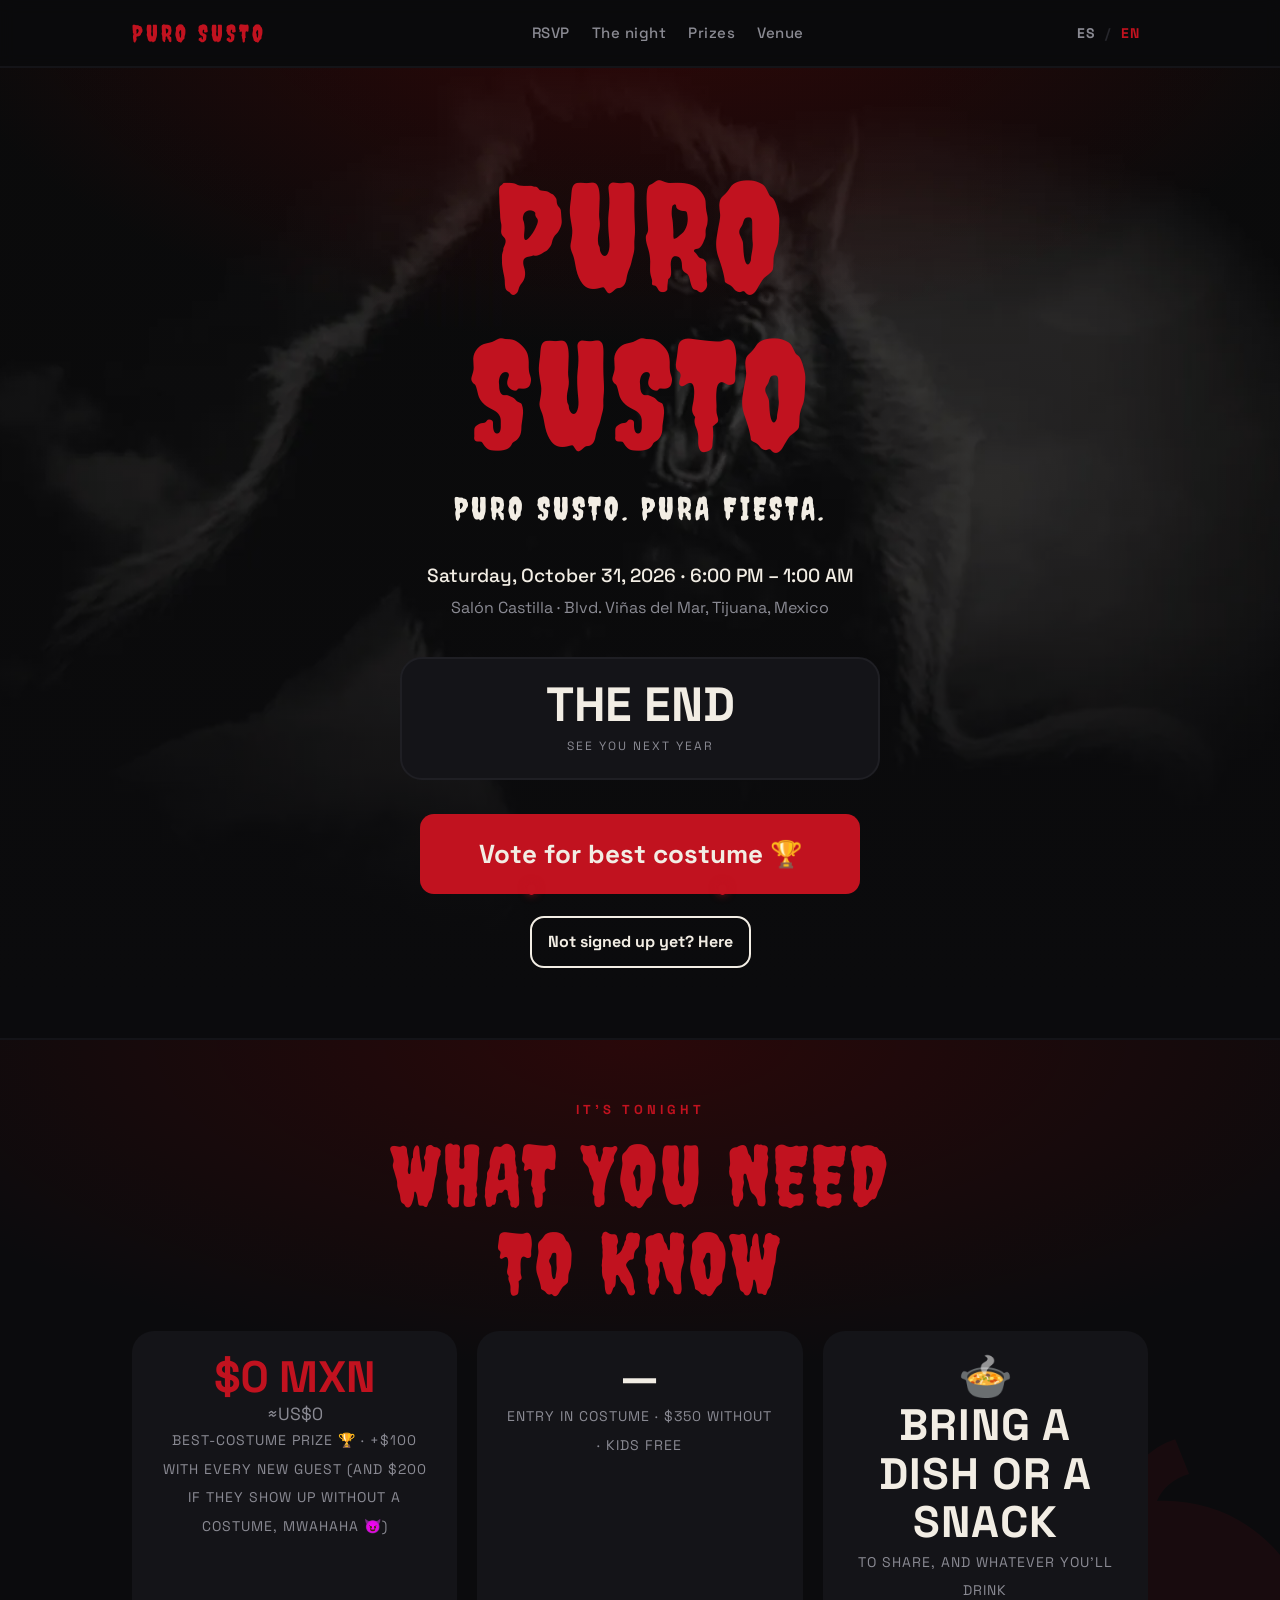
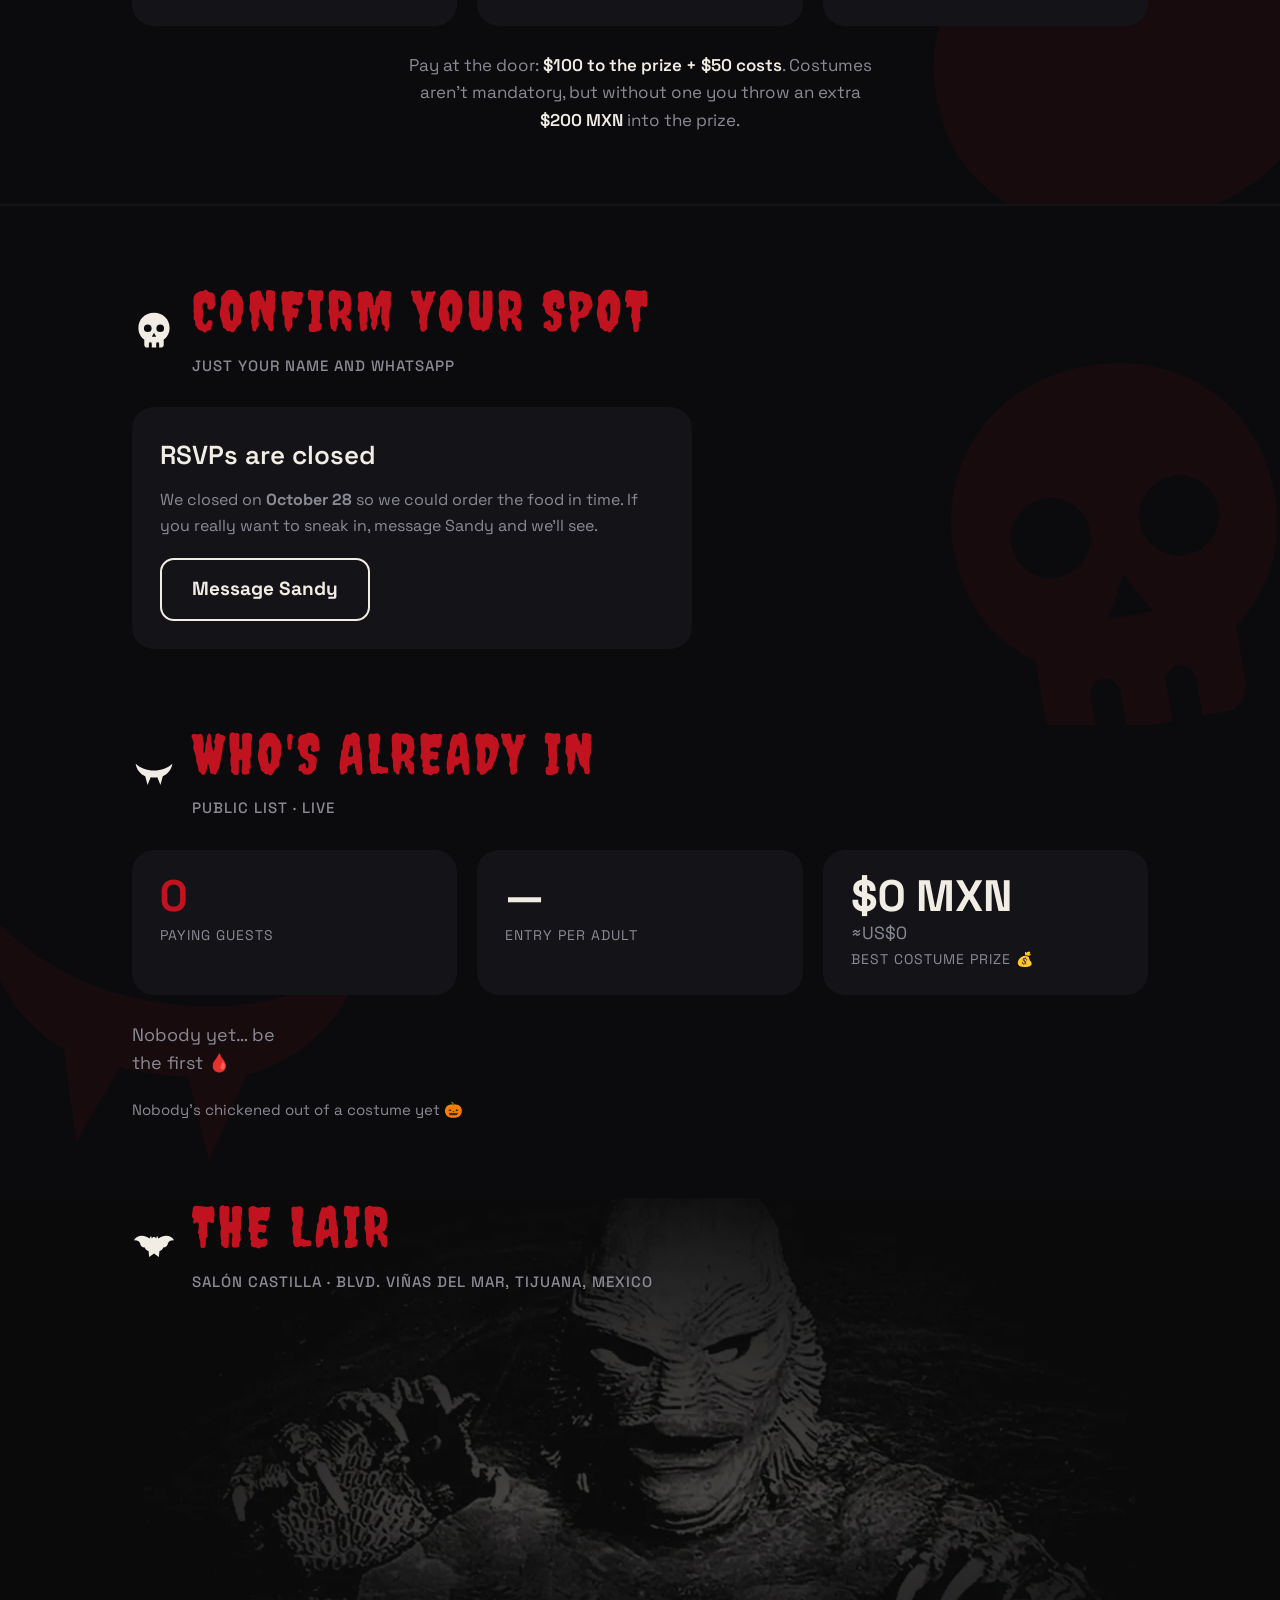
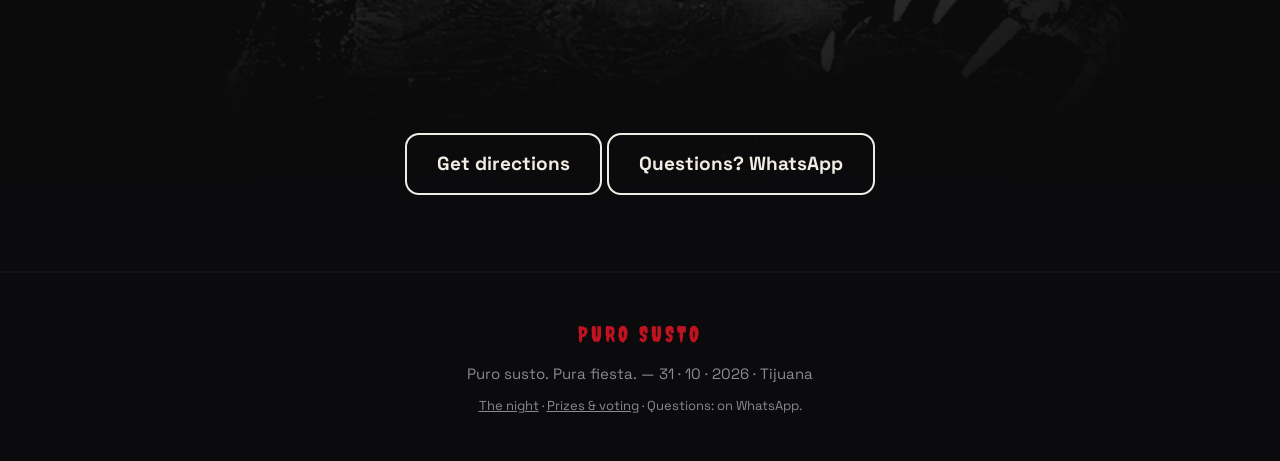
==== commit 25fcdbe9: "Disfraz no obligatorio: 150 con, 350 sin; guisado o botana; redaccion del premio" ====
--- a/index.html
+++ b/index.html
@@ -121,8 +121,8 @@
     <span class="gancho-kicker" data-i18n="hoy.kicker">Es hoy</span>
     <h2 class="gancho-titulo" data-i18n="hoy.titulo">Lo que necesitas saber</h2>
     <div class="stats-row" style="margin-top: 24px;">
-      <div class="stat stat-rojo"><b id="hoy-bote">—</b><span data-i18n="hoy.bote">premio al mejor disfraz 🏆 hasta ahora</span></div>
-      <div class="stat"><b id="hoy-cuota">—</b><span data-i18n="hoy.cuota">entrada por adulto · $100 al premio, $50 gastos</span></div>
+      <div class="stat stat-rojo"><b id="hoy-bote">—</b><span data-i18n="hoy.bote">premio al mejor disfraz 🏆</span></div>
+      <div class="stat"><b id="hoy-cuota">—</b><span data-i18n="hoy.cuota">entrada con disfraz · $350 sin disfraz · niños gratis</span></div>
       <div class="stat"><b>🍲</b><span data-i18n-html="hoy.guisado"><b>Trae un guisado</b> y lo que vayas a tomar</span></div>
     </div>
     <p class="gancho-sub mt-2" data-i18n-html="hoy.sub"></p>
@@ -262,7 +262,7 @@
   <p style="font-size: 13px;" data-i18n-html="pie.links"></p>
 </footer>
 
-<script src="i18n.js?v=8"></script>
+<script src="i18n.js?v=9"></script>
 <script src="app.js?v=16"></script>
 </body>
 </html>
